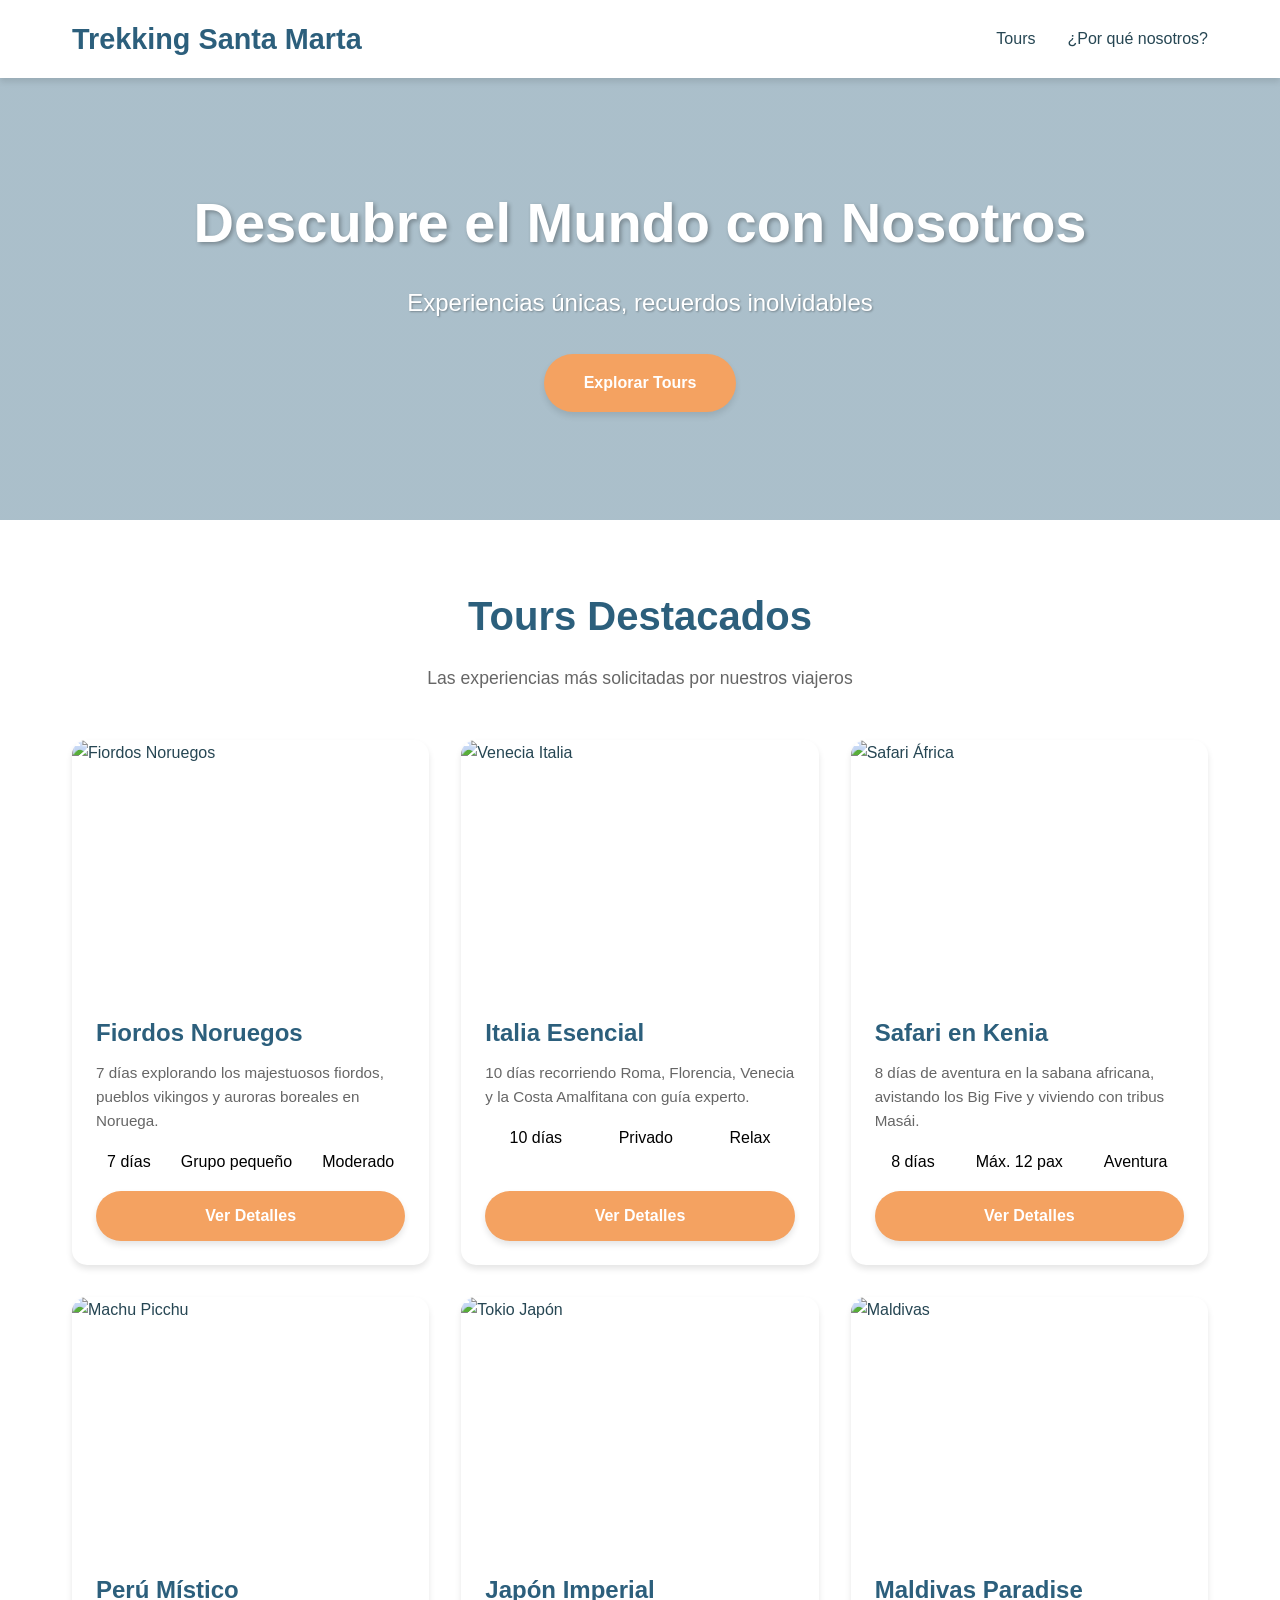
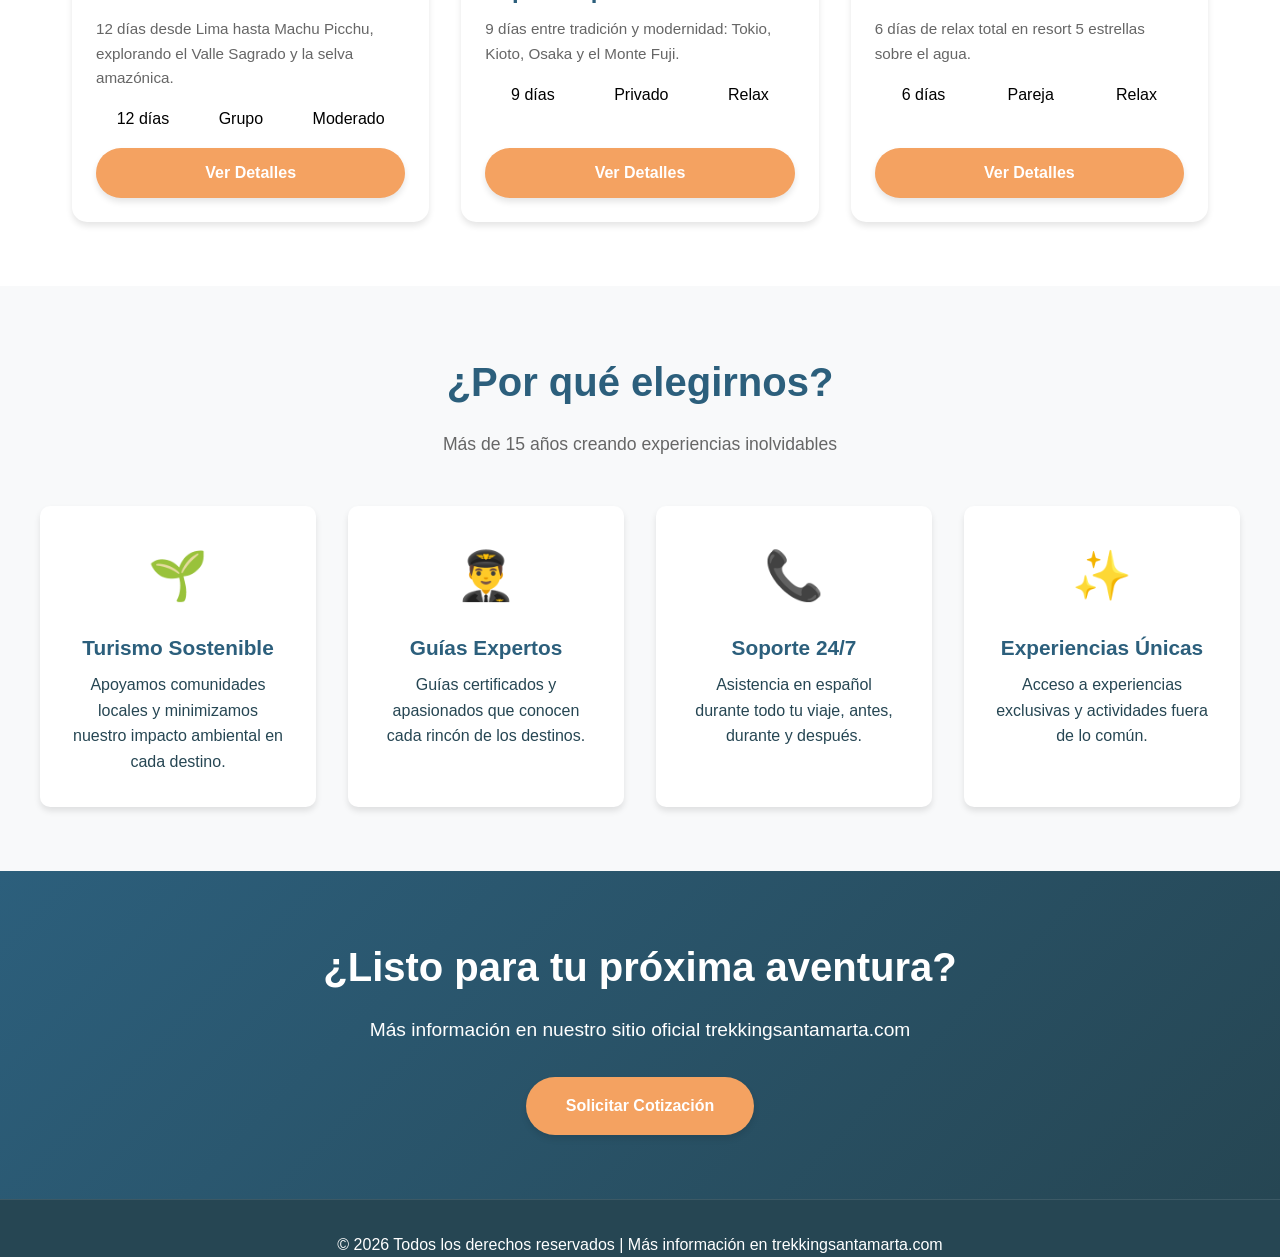
==== index.html @ a131d11c "Index" ====
<!DOCTYPE html>
<html lang="es">
<head>
    <meta charset="UTF-8">
    <meta name="viewport" content="width=device-width, initial-scale=1.0">
    <title>Explora Mundos - Catálogo de Tours 2024</title>
    <style>
        * {
            margin: 0;
            padding: 0;
            box-sizing: border-box;
        }

        :root {
            --primary-color: #2c5f7c;
            --secondary-color: #f4a261;
            --accent-color: #e76f51;
            --text-dark: #264653;
            --text-light: #ffffff;
            --bg-light: #f8f9fa;
            --shadow: 0 4px 6px rgba(0, 0, 0, 0.1);
            --shadow-hover: 0 8px 16px rgba(0, 0, 0, 0.15);
        }

        body {
            font-family: 'Segoe UI', Tahoma, Geneva, Verdana, sans-serif;
            line-height: 1.6;
            color: var(--text-dark);
        }

        /* Header */
        header {
            background: var(--text-light);
            box-shadow: var(--shadow);
            position: fixed;
            width: 100%;
            top: 0;
            z-index: 1000;
        }

        nav {
            max-width: 1200px;
            margin: 0 auto;
            padding: 1rem 2rem;
            display: flex;
            justify-content: space-between;
            align-items: center;
        }

        .logo {
            font-size: 1.8rem;
            font-weight: bold;
            color: var(--primary-color);
            text-decoration: none;
        }

        .nav-links {
            display: flex;
            list-style: none;
            gap: 2rem;
        }

        .nav-links a {
            text-decoration: none;
            color: var(--text-dark);
            font-weight: 500;
            transition: color 0.3s;
        }

        .nav-links a:hover {
            color: var(--primary-color);
        }

        /* Hero Section */
        .hero {
            height: 50vh;
            background: linear-gradient(rgba(44, 95, 124, 0.4), rgba(44, 95, 124, 0.4)),
                        url('https://images.unsplash.com/photo-1488646953014-85cb44e25828?w=1600') center/cover;
            display: flex;
            align-items: center;
            justify-content: center;
            text-align: center;
            color: var(--text-light);
            margin-top: 70px;
        }

        .hero-content h1 {
            font-size: 3.5rem;
            margin-bottom: 1rem;
            text-shadow: 2px 2px 4px rgba(0, 0, 0, 0.3);
        }

        .hero-content p {
            font-size: 1.5rem;
            margin-bottom: 2rem;
            text-shadow: 1px 1px 2px rgba(0, 0, 0, 0.3);
        }

        .btn {
            display: inline-block;
            padding: 1rem 2.5rem;
            background: var(--secondary-color);
            color: var(--text-light);
            text-decoration: none;
            border-radius: 50px;
            font-weight: bold;
            transition: all 0.3s;
            box-shadow: var(--shadow);
        }

        .btn:hover {
            background: var(--accent-color);
            transform: translateY(-2px);
            box-shadow: var(--shadow-hover);
        }

        /* Tours Section */
        .tours-section {
            max-width: 1200px;
            margin: 4rem auto;
            padding: 0 2rem;
        }

        .section-title {
            text-align: center;
            font-size: 2.5rem;
            color: var(--primary-color);
            margin-bottom: 1rem;
        }

        .section-subtitle {
            text-align: center;
            color: #666;
            margin-bottom: 3rem;
            font-size: 1.1rem;
        }

        .tours-grid {
            display: grid;
            grid-template-columns: 1fr;
            gap: 2rem;
            margin-bottom: 3rem;
        }

        .tour-card {
            background: var(--text-light);
            border-radius: 15px;
            overflow: hidden;
            box-shadow: var(--shadow);
            transition: all 0.3s;
            cursor: pointer;
            display: flex;
            flex-direction: column;
        }

        .tour-card:hover {
            transform: translateY(-10px);
            box-shadow: var(--shadow-hover);
        }

        .tour-image {
            width: 100%;
            height: 250px;
            object-fit: cover;
        }

        .tour-content {
            padding: 1.5rem;
            display: flex;
            flex-direction: column;
            flex: 1;
        }

        .tour-title {
            font-size: 1.5rem;
            color: var(--primary-color);
            margin-bottom: 0.5rem;
        }

        .tour-description {
            color: #666;
            font-size: 0.95rem;
            margin-bottom: 1rem;
        }

        .tour-meta {
            display: flex;
            justify-content: space-around;
            align-items: center;
            margin-bottom: 1rem;
            flex-wrap: wrap;
            gap: 0.5rem;
            
        }

        .meta-item {
            display: flex;
            align-items: center;
            gap: 0.3rem;
            font-size: 1rem;
            color: #000000;
            font-weight: 500;
        }

        /* Features Section */
        .features-section {
            background: var(--bg-light);
            padding: 4rem 2rem;
        }

        .features-grid {
            max-width: 1200px;
            margin: 0 auto;
            display: grid;
            grid-template-columns: 1fr;
            gap: 2rem;
            margin-top: 3rem;
        }

        .feature-card {
            text-align: center;
            padding: 2rem;
            background: var(--text-light);
            border-radius: 10px;
            box-shadow: var(--shadow);
        }

        .feature-icon {
            font-size: 3rem;
            margin-bottom: 1rem;
        }

        .feature-title {
            font-size: 1.3rem;
            color: var(--primary-color);
            margin-bottom: 0.5rem;
        }

        /* CTA Section */
        .cta-section {
            background: linear-gradient(135deg, var(--primary-color), var(--text-dark));
            color: var(--text-light);
            text-align: center;
            padding: 4rem 2rem;
        }

        .cta-section h2 {
            font-size: 2.5rem;
            margin-bottom: 1rem;
        }

        .cta-section p {
            font-size: 1.2rem;
            margin-bottom: 2rem;
        }

        /* Footer */
        footer {
            background: var(--text-dark);
            color: var(--text-light);
        }

        .footer-bottom {
            text-align: center;
            padding-top: 2rem;
            border-top: 1px solid rgba(255, 255, 255, 0.1);
        }

        /* Modal */
        .modal-overlay {
            display: none;
            position: fixed;
            inset: 0;
            background: rgba(0, 0, 0, 0.6);
            z-index: 2000;
            justify-content: center;
            align-items: center;
            padding: 2rem;
        }

        .modal-overlay.active {
            display: flex;
        }

        .modal-container {
            background: var(--text-light);
            border-radius: 15px;
            max-width: 800px;
            width: 100%;
            max-height: 85vh;
            overflow-y: auto;
            position: relative;
            animation: modalIn 0.3s ease;
        }

        @keyframes modalIn {
            from { opacity: 0; transform: scale(0.95) translateY(10px); }
            to { opacity: 1; transform: scale(1) translateY(0); }
        }

        .modal-close {
            position: absolute;
            top: 1rem;
            right: 1rem;
            background: none;
            border: none;
            font-size: 1.8rem;
            cursor: pointer;
            color: var(--text-dark);
            z-index: 10;
            width: 36px;
            height: 36px;
            display: flex;
            align-items: center;
            justify-content: center;
            border-radius: 50%;
            transition: background 0.2s;
        }

        .modal-close:hover {
            background: rgba(0, 0, 0, 0.1);
        }

        .modal-info {
            padding: 1.5rem 2rem 2rem;
            border-top: 1px solid #eee;
        }

        .modal-title {
            font-size: 1.8rem;
            color: var(--primary-color);
            margin-bottom: 0.5rem;
        }

        .modal-description {
            color: #666;
            font-size: 1rem;
            line-height: 1.6;
            margin-bottom: 1rem;
        }

        .modal-meta {
            display: flex;
            gap: 1.5rem;
            flex-wrap: wrap;
            margin-bottom: 1.5rem;
        }

        .modal-gallery {
            padding: 1.5rem 2rem 0;
        }

        .modal-gallery-grid {
            display: grid;
            grid-template-columns: repeat(2, 1fr);
            gap: 0.8rem;
        }

        .modal-gallery-grid img {
            width: 100%;
            height: 180px;
            object-fit: cover;
            border-radius: 10px;
            transition: transform 0.3s, box-shadow 0.3s;
        }

        .modal-gallery-grid img:hover {
            transform: scale(1.03);
            box-shadow: var(--shadow-hover);
        }

        button.btn {
            border: none;
            cursor: pointer;
            font-size: inherit;
            font-family: inherit;
        }

        .btn-details {
            margin-top: auto;
        }

        /* Responsive */
        @media (min-width: 600px) {
            .tours-grid {
                grid-template-columns: repeat(2, 1fr);
            }

            .features-grid {
                grid-template-columns: repeat(2, 1fr);
            }
        }

        @media (min-width: 900px) {
            .tours-grid {
                grid-template-columns: repeat(3, 1fr);
            }

            .features-grid {
                grid-template-columns: repeat(4, 1fr);
            }
        }

        @media (max-width: 768px) {
            .hero-content h1 {
                font-size: 2.5rem;
            }

            .hero-content p {
                font-size: 1.2rem;
            }

            .section-title {
                font-size: 2rem;
            }

            .cta-section h2 {
                font-size: 2rem;
            }
        }

        @media (max-width: 480px) {
            .nav-links {
                display: none;
            }

            nav {
                padding: 0.8rem 1rem;
            }

            .logo {
                font-size: 1.4rem;
            }

            .hero {
                height: 40vh;
                margin-top: 56px;
            }

            .hero-content h1 {
                font-size: 1.8rem;
            }

            .hero-content p {
                font-size: 1rem;
                margin-bottom: 1.5rem;
            }

            .btn {
                padding: 0.8rem 2rem;
                font-size: 0.95rem;
            }

            .tours-section,
            .features-section {
                padding: 0 1rem;
            }

            .tours-section {
                margin: 2rem auto;
            }

            .section-title {
                font-size: 1.6rem;
            }

            .section-subtitle {
                font-size: 0.95rem;
                margin-bottom: 2rem;
            }

            .tour-image {
                height: 200px;
            }

            .tour-content {
                padding: 1.2rem;
            }

            .tour-title {
                font-size: 1.3rem;
            }

            .tour-meta {
                flex-direction: column;
                align-items: flex-start;
            }

            .features-section {
                padding: 2.5rem 1rem;
            }

            .feature-card {
                padding: 1.5rem;
            }

            .feature-icon {
                font-size: 2.5rem;
            }

            .feature-title {
                font-size: 1.1rem;
            }

            .cta-section {
                padding: 2.5rem 1rem;
            }

            .cta-section h2 {
                font-size: 1.6rem;
            }

            .cta-section p {
                font-size: 1rem;
            }

            .footer-bottom {
                padding: 1.5rem 1rem;
            }

            .footer-bottom p {
                font-size: 0.85rem;
            }

            .modal-overlay {
                padding: 0;
                align-items: flex-end;
            }

            .modal-container {
                border-radius: 15px 15px 0 0;
                max-height: 92vh;
            }

            .modal-gallery {
                padding: 1rem 1rem 0;
            }

            .modal-gallery-grid img {
                height: 140px;
            }

            .modal-info {
                padding: 1.2rem 1rem 1.5rem;
                text-align: center;
            }

            .modal-title {
                font-size: 1.4rem;
            }

            .modal-description {
                font-size: 0.9rem;
            }

            .modal-meta {
                justify-content: center;
                gap: 1rem;
            }

            .modal-info .btn {
                display: block;
                width: 100%;
            }

            .modal-close {
                width: 32px;
                height: 32px;
                font-size: 1.5rem;
                top: 0.8rem;
                right: 0.8rem;
            }
        }

        @media (hover: none) {
            .tour-card:hover {
                transform: none;
            }

            .modal-gallery-grid img:hover {
                transform: none;
                box-shadow: none;
            }

            .btn:hover {
                transform: none;
            }
        }
    </style>
</head>
<body>
    <!-- Header -->
    <header>
        <nav>
            <a href="#" class="logo">Trekking Santa Marta</a>
            <ul class="nav-links">
                <li><a href="#tours">Tours</a></li>
                <li><a href="#features">¿Por qué nosotros?</a></li>
            </ul>
        </nav>
    </header>

    <!-- Hero Section -->
    <section class="hero">
        <div class="hero-content">
            <h1>Descubre el Mundo con Nosotros</h1>
            <p>Experiencias únicas, recuerdos inolvidables</p>
            <a href="#tours" class="btn">Explorar Tours</a>
        </div>
    </section>

    <!-- Tours Section -->
    <section class="tours-section" id="tours">
        <h2 class="section-title">Tours Destacados</h2>
        <p class="section-subtitle">Las experiencias más solicitadas por nuestros viajeros</p>
        
        <div class="tours-grid">
            <!-- Los tours se generan dinámicamente mediante tours.js -->
        </div>
    </section>

    <!-- Features Section -->
    <section class="features-section" id="features">
        <h2 class="section-title">¿Por qué elegirnos?</h2>
        <p class="section-subtitle">Más de 15 años creando experiencias inolvidables</p>
        
        <div class="features-grid">
            <div class="feature-card">
                <div class="feature-icon">🌱</div>
                <h3 class="feature-title">Turismo Sostenible</h3>
                <p>Apoyamos comunidades locales y minimizamos nuestro impacto ambiental en cada destino.</p>
            </div>

            <div class="feature-card">
                <div class="feature-icon">👨‍✈️</div>
                <h3 class="feature-title">Guías Expertos</h3>
                <p>Guías certificados y apasionados que conocen cada rincón de los destinos.</p>
            </div>

            <div class="feature-card">
                <div class="feature-icon">📞</div>
                <h3 class="feature-title">Soporte 24/7</h3>
                <p>Asistencia en español durante todo tu viaje, antes, durante y después.</p>
            </div>

            <div class="feature-card">
                <div class="feature-icon">✨</div>
                <h3 class="feature-title">Experiencias Únicas</h3>
                <p>Acceso a experiencias exclusivas y actividades fuera de lo común.</p>
            </div>
        </div>
    </section>

    <!-- CTA Section -->
    <section class="cta-section">
        <h2>¿Listo para tu próxima aventura?</h2>
        <p>Más información en nuestro sitio oficial trekkingsantamarta.com</p>
        <a href="https://trekkingsantamarta.com" class="btn">Solicitar Cotización</a>
    </section>

    <!-- Footer -->
    <footer id="contacto">
        <div class="footer-bottom">
            <p>&copy; 2026 Todos los derechos reservados | Más información en trekkingsantamarta.com</p>
        </div>
    </footer>
    <!-- Modal Detalles del Tour -->
    <div class="modal-overlay" id="tourModal">
        <div class="modal-container">
            <button class="modal-close" id="modalClose">&times;</button>
            <div class="modal-gallery">
                <div class="modal-gallery-grid" id="modalGallery"></div>
            </div>
            <div class="modal-info">
                <h2 class="modal-title" id="modalTitle"></h2>
                <p class="modal-description" id="modalDescription"></p>
                <div class="modal-meta" id="modalMeta"></div>
                <a href="#" class="btn">Reservar Ahora</a>
            </div>
        </div>
    </div>

    <script src="tours.js"></script>
</body>
</html>
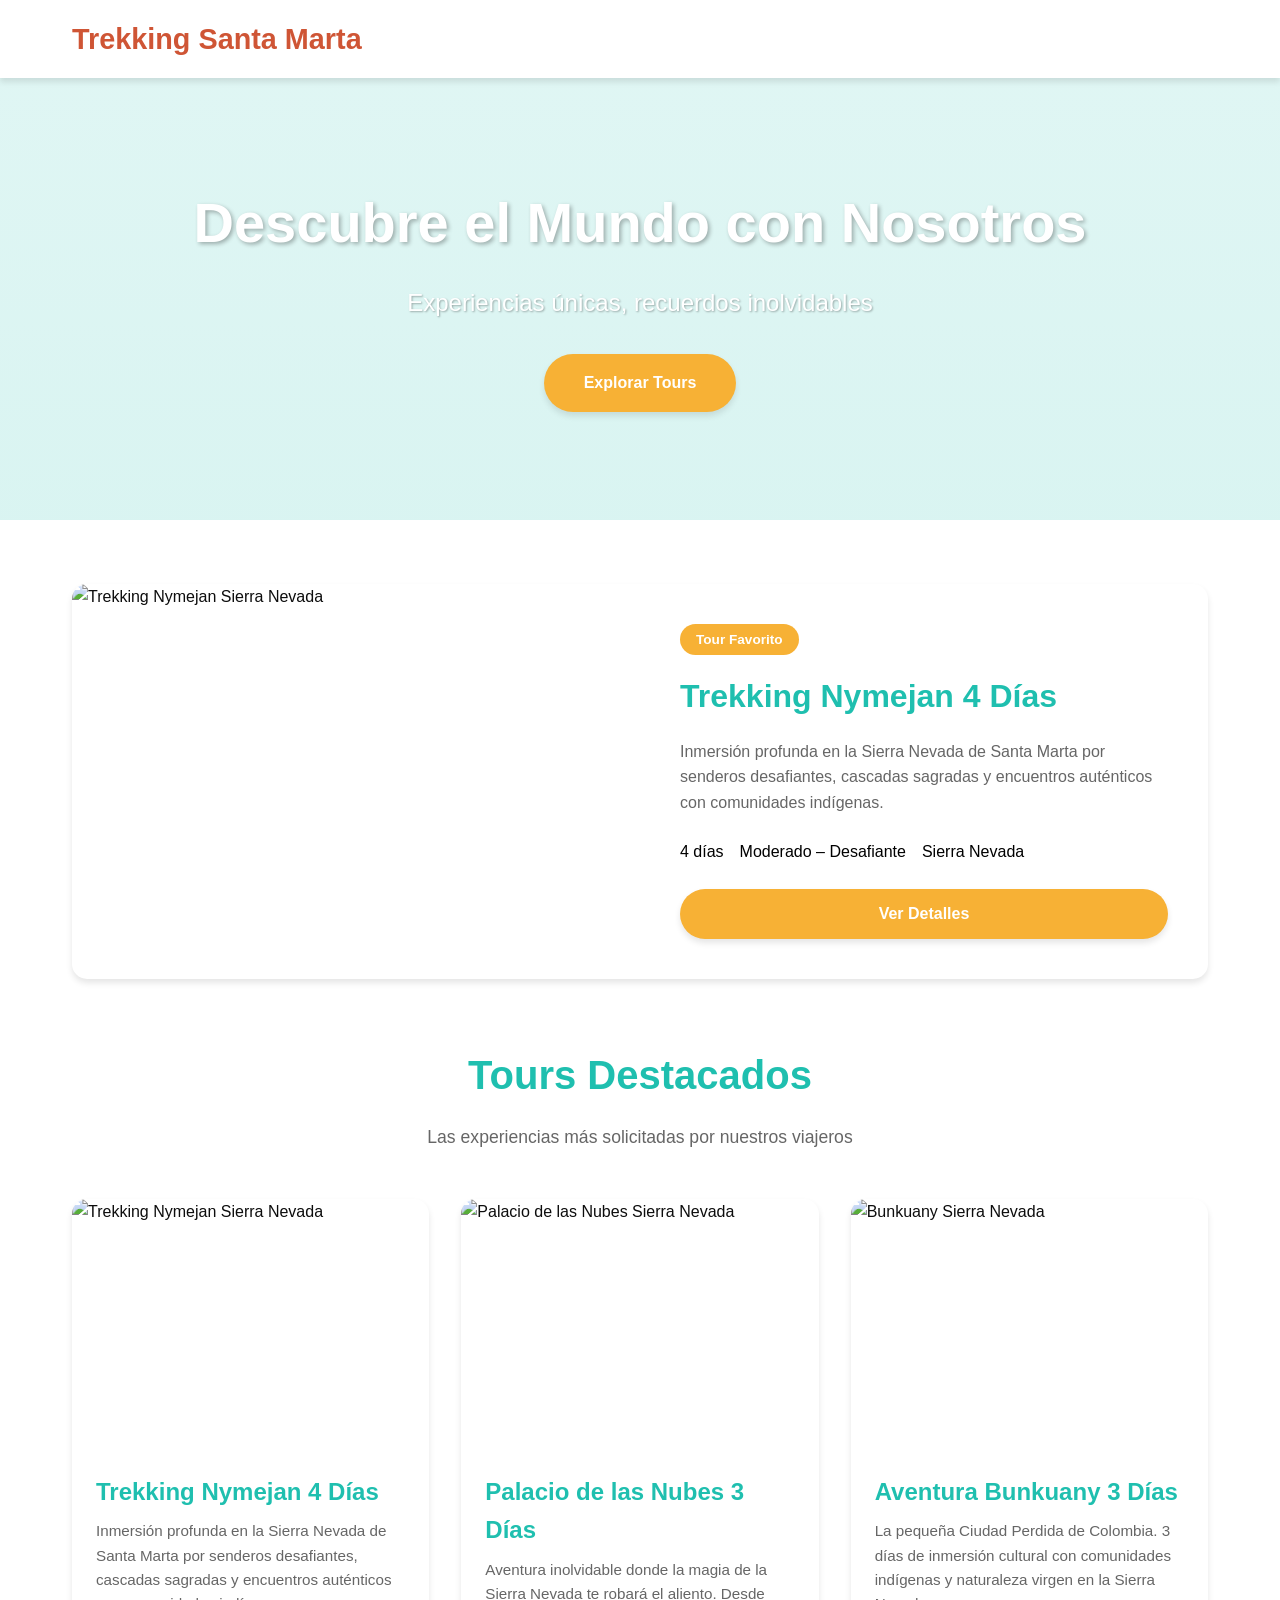
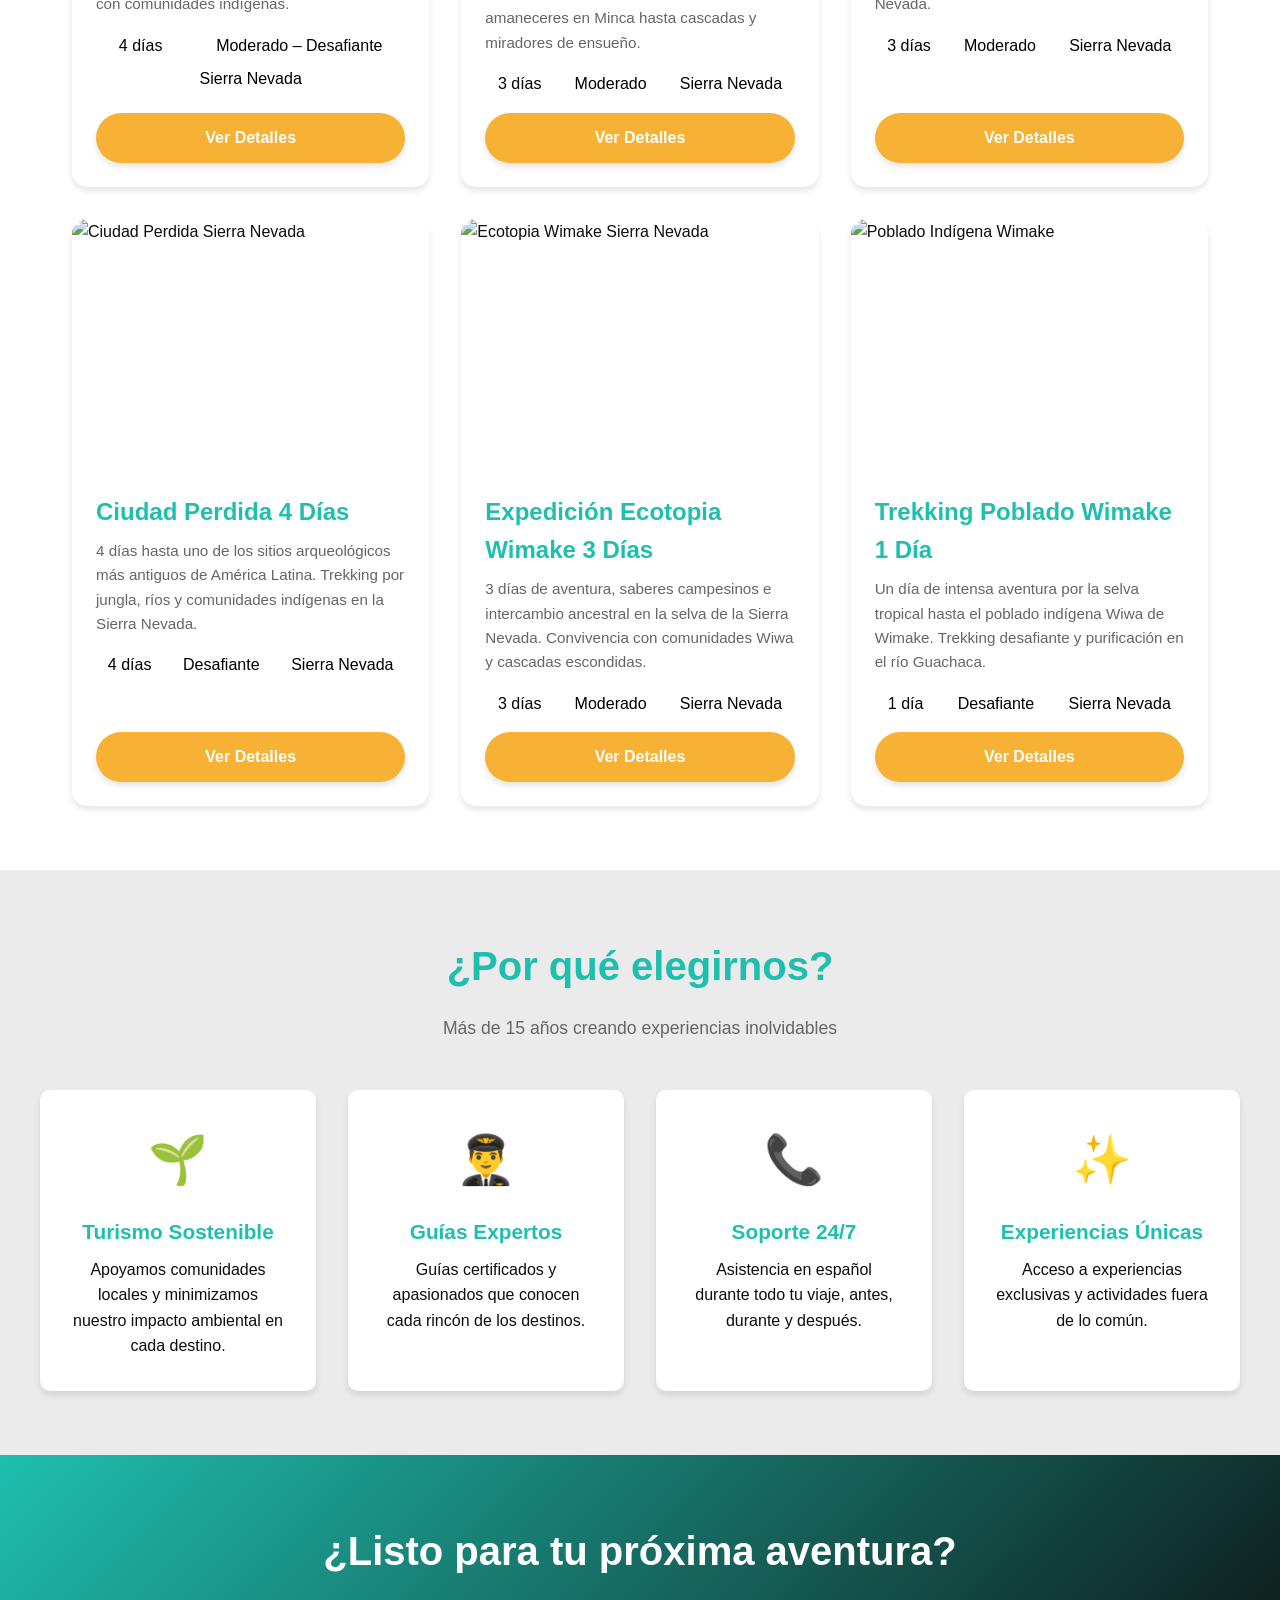
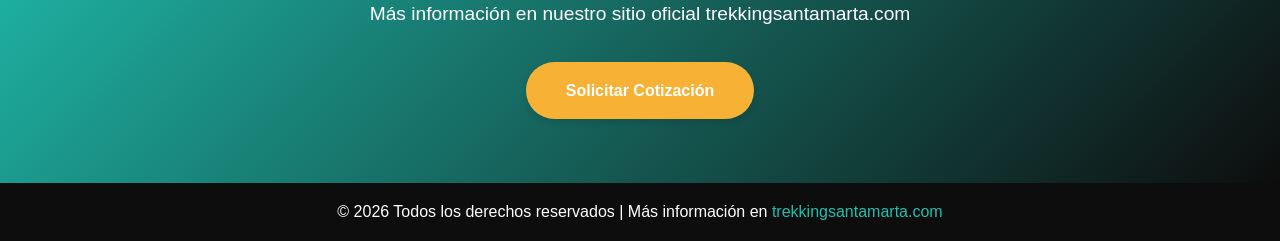
==== commit 8c90cc03: "actualización de información" ====
--- a/index.html
+++ b/index.html
@@ -3,600 +3,16 @@
 <head>
     <meta charset="UTF-8">
     <meta name="viewport" content="width=device-width, initial-scale=1.0">
-    <title>Explora Mundos - Catálogo de Tours 2024</title>
-    <style>
-        * {
-            margin: 0;
-            padding: 0;
-            box-sizing: border-box;
-        }
-
-        :root {
-            --primary-color: #2c5f7c;
-            --secondary-color: #f4a261;
-            --accent-color: #e76f51;
-            --text-dark: #264653;
-            --text-light: #ffffff;
-            --bg-light: #f8f9fa;
-            --shadow: 0 4px 6px rgba(0, 0, 0, 0.1);
-            --shadow-hover: 0 8px 16px rgba(0, 0, 0, 0.15);
-        }
-
-        body {
-            font-family: 'Segoe UI', Tahoma, Geneva, Verdana, sans-serif;
-            line-height: 1.6;
-            color: var(--text-dark);
-        }
-
-        /* Header */
-        header {
-            background: var(--text-light);
-            box-shadow: var(--shadow);
-            position: fixed;
-            width: 100%;
-            top: 0;
-            z-index: 1000;
-        }
-
-        nav {
-            max-width: 1200px;
-            margin: 0 auto;
-            padding: 1rem 2rem;
-            display: flex;
-            justify-content: space-between;
-            align-items: center;
-        }
-
-        .logo {
-            font-size: 1.8rem;
-            font-weight: bold;
-            color: var(--primary-color);
-            text-decoration: none;
-        }
-
-        .nav-links {
-            display: flex;
-            list-style: none;
-            gap: 2rem;
-        }
-
-        .nav-links a {
-            text-decoration: none;
-            color: var(--text-dark);
-            font-weight: 500;
-            transition: color 0.3s;
-        }
-
-        .nav-links a:hover {
-            color: var(--primary-color);
-        }
-
-        /* Hero Section */
-        .hero {
-            height: 50vh;
-            background: linear-gradient(rgba(44, 95, 124, 0.4), rgba(44, 95, 124, 0.4)),
-                        url('https://images.unsplash.com/photo-1488646953014-85cb44e25828?w=1600') center/cover;
-            display: flex;
-            align-items: center;
-            justify-content: center;
-            text-align: center;
-            color: var(--text-light);
-            margin-top: 70px;
-        }
-
-        .hero-content h1 {
-            font-size: 3.5rem;
-            margin-bottom: 1rem;
-            text-shadow: 2px 2px 4px rgba(0, 0, 0, 0.3);
-        }
-
-        .hero-content p {
-            font-size: 1.5rem;
-            margin-bottom: 2rem;
-            text-shadow: 1px 1px 2px rgba(0, 0, 0, 0.3);
-        }
-
-        .btn {
-            display: inline-block;
-            padding: 1rem 2.5rem;
-            background: var(--secondary-color);
-            color: var(--text-light);
-            text-decoration: none;
-            border-radius: 50px;
-            font-weight: bold;
-            transition: all 0.3s;
-            box-shadow: var(--shadow);
-        }
-
-        .btn:hover {
-            background: var(--accent-color);
-            transform: translateY(-2px);
-            box-shadow: var(--shadow-hover);
-        }
-
-        /* Tours Section */
-        .tours-section {
-            max-width: 1200px;
-            margin: 4rem auto;
-            padding: 0 2rem;
-        }
-
-        .section-title {
-            text-align: center;
-            font-size: 2.5rem;
-            color: var(--primary-color);
-            margin-bottom: 1rem;
-        }
-
-        .section-subtitle {
-            text-align: center;
-            color: #666;
-            margin-bottom: 3rem;
-            font-size: 1.1rem;
-        }
-
-        .tours-grid {
-            display: grid;
-            grid-template-columns: 1fr;
-            gap: 2rem;
-            margin-bottom: 3rem;
-        }
-
-        .tour-card {
-            background: var(--text-light);
-            border-radius: 15px;
-            overflow: hidden;
-            box-shadow: var(--shadow);
-            transition: all 0.3s;
-            cursor: pointer;
-            display: flex;
-            flex-direction: column;
-        }
-
-        .tour-card:hover {
-            transform: translateY(-10px);
-            box-shadow: var(--shadow-hover);
-        }
-
-        .tour-image {
-            width: 100%;
-            height: 250px;
-            object-fit: cover;
-        }
-
-        .tour-content {
-            padding: 1.5rem;
-            display: flex;
-            flex-direction: column;
-            flex: 1;
-        }
-
-        .tour-title {
-            font-size: 1.5rem;
-            color: var(--primary-color);
-            margin-bottom: 0.5rem;
-        }
-
-        .tour-description {
-            color: #666;
-            font-size: 0.95rem;
-            margin-bottom: 1rem;
-        }
-
-        .tour-meta {
-            display: flex;
-            justify-content: space-around;
-            align-items: center;
-            margin-bottom: 1rem;
-            flex-wrap: wrap;
-            gap: 0.5rem;
-            
-        }
-
-        .meta-item {
-            display: flex;
-            align-items: center;
-            gap: 0.3rem;
-            font-size: 1rem;
-            color: #000000;
-            font-weight: 500;
-        }
-
-        /* Features Section */
-        .features-section {
-            background: var(--bg-light);
-            padding: 4rem 2rem;
-        }
-
-        .features-grid {
-            max-width: 1200px;
-            margin: 0 auto;
-            display: grid;
-            grid-template-columns: 1fr;
-            gap: 2rem;
-            margin-top: 3rem;
-        }
-
-        .feature-card {
-            text-align: center;
-            padding: 2rem;
-            background: var(--text-light);
-            border-radius: 10px;
-            box-shadow: var(--shadow);
-        }
-
-        .feature-icon {
-            font-size: 3rem;
-            margin-bottom: 1rem;
-        }
-
-        .feature-title {
-            font-size: 1.3rem;
-            color: var(--primary-color);
-            margin-bottom: 0.5rem;
-        }
-
-        /* CTA Section */
-        .cta-section {
-            background: linear-gradient(135deg, var(--primary-color), var(--text-dark));
-            color: var(--text-light);
-            text-align: center;
-            padding: 4rem 2rem;
-        }
-
-        .cta-section h2 {
-            font-size: 2.5rem;
-            margin-bottom: 1rem;
-        }
-
-        .cta-section p {
-            font-size: 1.2rem;
-            margin-bottom: 2rem;
-        }
-
-        /* Footer */
-        footer {
-            background: var(--text-dark);
-            color: var(--text-light);
-        }
-
-        .footer-bottom {
-            text-align: center;
-            padding-top: 2rem;
-            border-top: 1px solid rgba(255, 255, 255, 0.1);
-        }
-
-        /* Modal */
-        .modal-overlay {
-            display: none;
-            position: fixed;
-            inset: 0;
-            background: rgba(0, 0, 0, 0.6);
-            z-index: 2000;
-            justify-content: center;
-            align-items: center;
-            padding: 2rem;
-        }
-
-        .modal-overlay.active {
-            display: flex;
-        }
-
-        .modal-container {
-            background: var(--text-light);
-            border-radius: 15px;
-            max-width: 800px;
-            width: 100%;
-            max-height: 85vh;
-            overflow-y: auto;
-            position: relative;
-            animation: modalIn 0.3s ease;
-        }
-
-        @keyframes modalIn {
-            from { opacity: 0; transform: scale(0.95) translateY(10px); }
-            to { opacity: 1; transform: scale(1) translateY(0); }
-        }
-
-        .modal-close {
-            position: absolute;
-            top: 1rem;
-            right: 1rem;
-            background: none;
-            border: none;
-            font-size: 1.8rem;
-            cursor: pointer;
-            color: var(--text-dark);
-            z-index: 10;
-            width: 36px;
-            height: 36px;
-            display: flex;
-            align-items: center;
-            justify-content: center;
-            border-radius: 50%;
-            transition: background 0.2s;
-        }
-
-        .modal-close:hover {
-            background: rgba(0, 0, 0, 0.1);
-        }
-
-        .modal-info {
-            padding: 1.5rem 2rem 2rem;
-            border-top: 1px solid #eee;
-        }
-
-        .modal-title {
-            font-size: 1.8rem;
-            color: var(--primary-color);
-            margin-bottom: 0.5rem;
-        }
-
-        .modal-description {
-            color: #666;
-            font-size: 1rem;
-            line-height: 1.6;
-            margin-bottom: 1rem;
-        }
-
-        .modal-meta {
-            display: flex;
-            gap: 1.5rem;
-            flex-wrap: wrap;
-            margin-bottom: 1.5rem;
-        }
-
-        .modal-gallery {
-            padding: 1.5rem 2rem 0;
-        }
-
-        .modal-gallery-grid {
-            display: grid;
-            grid-template-columns: repeat(2, 1fr);
-            gap: 0.8rem;
-        }
-
-        .modal-gallery-grid img {
-            width: 100%;
-            height: 180px;
-            object-fit: cover;
-            border-radius: 10px;
-            transition: transform 0.3s, box-shadow 0.3s;
-        }
-
-        .modal-gallery-grid img:hover {
-            transform: scale(1.03);
-            box-shadow: var(--shadow-hover);
-        }
-
-        button.btn {
-            border: none;
-            cursor: pointer;
-            font-size: inherit;
-            font-family: inherit;
-        }
-
-        .btn-details {
-            margin-top: auto;
-        }
-
-        /* Responsive */
-        @media (min-width: 600px) {
-            .tours-grid {
-                grid-template-columns: repeat(2, 1fr);
-            }
-
-            .features-grid {
-                grid-template-columns: repeat(2, 1fr);
-            }
-        }
-
-        @media (min-width: 900px) {
-            .tours-grid {
-                grid-template-columns: repeat(3, 1fr);
-            }
-
-            .features-grid {
-                grid-template-columns: repeat(4, 1fr);
-            }
-        }
-
-        @media (max-width: 768px) {
-            .hero-content h1 {
-                font-size: 2.5rem;
-            }
-
-            .hero-content p {
-                font-size: 1.2rem;
-            }
-
-            .section-title {
-                font-size: 2rem;
-            }
-
-            .cta-section h2 {
-                font-size: 2rem;
-            }
-        }
-
-        @media (max-width: 480px) {
-            .nav-links {
-                display: none;
-            }
-
-            nav {
-                padding: 0.8rem 1rem;
-            }
-
-            .logo {
-                font-size: 1.4rem;
-            }
-
-            .hero {
-                height: 40vh;
-                margin-top: 56px;
-            }
-
-            .hero-content h1 {
-                font-size: 1.8rem;
-            }
-
-            .hero-content p {
-                font-size: 1rem;
-                margin-bottom: 1.5rem;
-            }
-
-            .btn {
-                padding: 0.8rem 2rem;
-                font-size: 0.95rem;
-            }
-
-            .tours-section,
-            .features-section {
-                padding: 0 1rem;
-            }
-
-            .tours-section {
-                margin: 2rem auto;
-            }
-
-            .section-title {
-                font-size: 1.6rem;
-            }
-
-            .section-subtitle {
-                font-size: 0.95rem;
-                margin-bottom: 2rem;
-            }
-
-            .tour-image {
-                height: 200px;
-            }
-
-            .tour-content {
-                padding: 1.2rem;
-            }
-
-            .tour-title {
-                font-size: 1.3rem;
-            }
-
-            .tour-meta {
-                flex-direction: column;
-                align-items: flex-start;
-            }
-
-            .features-section {
-                padding: 2.5rem 1rem;
-            }
-
-            .feature-card {
-                padding: 1.5rem;
-            }
-
-            .feature-icon {
-                font-size: 2.5rem;
-            }
-
-            .feature-title {
-                font-size: 1.1rem;
-            }
-
-            .cta-section {
-                padding: 2.5rem 1rem;
-            }
-
-            .cta-section h2 {
-                font-size: 1.6rem;
-            }
-
-            .cta-section p {
-                font-size: 1rem;
-            }
-
-            .footer-bottom {
-                padding: 1.5rem 1rem;
-            }
-
-            .footer-bottom p {
-                font-size: 0.85rem;
-            }
-
-            .modal-overlay {
-                padding: 0;
-                align-items: flex-end;
-            }
-
-            .modal-container {
-                border-radius: 15px 15px 0 0;
-                max-height: 92vh;
-            }
-
-            .modal-gallery {
-                padding: 1rem 1rem 0;
-            }
-
-            .modal-gallery-grid img {
-                height: 140px;
-            }
-
-            .modal-info {
-                padding: 1.2rem 1rem 1.5rem;
-                text-align: center;
-            }
-
-            .modal-title {
-                font-size: 1.4rem;
-            }
-
-            .modal-description {
-                font-size: 0.9rem;
-            }
-
-            .modal-meta {
-                justify-content: center;
-                gap: 1rem;
-            }
-
-            .modal-info .btn {
-                display: block;
-                width: 100%;
-            }
-
-            .modal-close {
-                width: 32px;
-                height: 32px;
-                font-size: 1.5rem;
-                top: 0.8rem;
-                right: 0.8rem;
-            }
-        }
-
-        @media (hover: none) {
-            .tour-card:hover {
-                transform: none;
-            }
-
-            .modal-gallery-grid img:hover {
-                transform: none;
-                box-shadow: none;
-            }
-
-            .btn:hover {
-                transform: none;
-            }
-        }
-    </style>
+    <title>Explora Mundos - Catálogo de Tours</title>
+    <link rel="stylesheet" href="styles.css">
+    <link rel="icon" type="image/png" href="https://trekkingsantamarta.com/wp-content/uploads/2025/03/Trekking-Santa-Marta-Logo-1-2048x2040.png">
+    
 </head>
 <body>
     <!-- Header -->
     <header>
         <nav>
             <a href="#" class="logo">Trekking Santa Marta</a>
-            <ul class="nav-links">
-                <li><a href="#tours">Tours</a></li>
-                <li><a href="#features">¿Por qué nosotros?</a></li>
-            </ul>
         </nav>
     </header>
 
@@ -609,13 +25,18 @@
         </div>
     </section>
 
+    <!-- Tour Favorito -->
+    <section class="featured-section" id="featured">
+        <div class="featured-card" id="featuredCard"></div>
+    </section>
+
     <!-- Tours Section -->
     <section class="tours-section" id="tours">
         <h2 class="section-title">Tours Destacados</h2>
         <p class="section-subtitle">Las experiencias más solicitadas por nuestros viajeros</p>
         
         <div class="tours-grid">
-            <!-- Los tours se generan dinámicamente mediante tours.js -->
+            <!-- Los tours se generan con .js -->
         </div>
     </section>
 
@@ -661,7 +82,7 @@
     <!-- Footer -->
     <footer id="contacto">
         <div class="footer-bottom">
-            <p>&copy; 2026 Todos los derechos reservados | Más información en trekkingsantamarta.com</p>
+            <p>&copy; 2026 Todos los derechos reservados | Más información en <a href="https://trekkingsantamarta.com" target="_blank">trekkingsantamarta.com</a></p>
         </div>
     </footer>
     <!-- Modal Detalles del Tour -->
--- a/styles.css
+++ b/styles.css
@@ -0,0 +1,662 @@
+* {
+  margin: 0;
+  padding: 0;
+  box-sizing: border-box;
+}
+
+:root {
+  --primary-color: #1FBFAF;
+  --secondary-color: #F7B135;
+  --accent-color: #CF5535;
+  --text-dark: #0D0D0D;
+  --text-light: #ffffff;
+  --bg-light: #EBEBEB;
+  --shadow: 0 4px 6px rgba(0, 0, 0, 0.1);
+  --shadow-hover: 0 8px 16px rgba(0, 0, 0, 0.15);
+}
+
+body {
+  font-family: "Segoe UI", Tahoma, Geneva, Verdana, sans-serif;
+  line-height: 1.6;
+  color: var(--text-dark);
+}
+
+/* Header */
+header {
+  background: var(--text-light);
+  box-shadow: var(--shadow);
+  position: fixed;
+  width: 100%;
+  top: 0;
+  z-index: 1000;
+}
+
+nav {
+  max-width: 1200px;
+  margin: 0 auto;
+  padding: 1rem 2rem;
+  display: flex;
+  justify-content: space-between;
+  align-items: center;
+}
+
+.logo {
+  font-size: 1.8rem;
+  font-weight: bold;
+  color: var(--accent-color);
+  text-decoration: none;
+}
+
+/* Featured Tour */
+.featured-section {
+  max-width: 1200px;
+  margin: 4rem auto 2rem;
+  padding: 0 2rem;
+}
+
+.featured-card {
+  display: grid;
+  grid-template-columns: 1fr 1fr;
+  background: var(--text-light);
+  border-radius: 15px;
+  overflow: hidden;
+  box-shadow: var(--shadow);
+  min-height: 350px;
+}
+
+.featured-card img {
+  width: 100%;
+  height: 100%;
+  object-fit: cover;
+}
+
+.featured-content {
+  padding: 2.5rem;
+  display: flex;
+  flex-direction: column;
+  justify-content: center;
+}
+
+.featured-badge {
+  display: inline-block;
+  background: var(--secondary-color);
+  color: var(--text-light);
+  padding: 0.3rem 1rem;
+  border-radius: 50px;
+  font-size: 0.85rem;
+  font-weight: bold;
+  margin-bottom: 1rem;
+  width: fit-content;
+}
+
+.featured-content h2 {
+  font-size: 2rem;
+  color: var(--primary-color);
+  margin-bottom: 1rem;
+}
+
+.featured-content p {
+  color: #666;
+  font-size: 1rem;
+  line-height: 1.6;
+  margin-bottom: 1.5rem;
+}
+
+.featured-meta {
+  display: flex;
+  gap: 1rem;
+  flex-wrap: wrap;
+  margin-bottom: 1.5rem;
+}
+
+@media (max-width: 768px) {
+  .featured-card {
+    grid-template-columns: 1fr;
+  }
+
+  .featured-card img {
+    height: 250px;
+  }
+}
+
+/* Hero Section */
+.hero {
+  height: 50vh;
+  background:
+    linear-gradient(rgba(31, 191, 175, 0.14), rgba(31, 191, 175, 0.167)),
+    url("https://trekkingsantamarta.com/wp-content/uploads/2026/06/Palacio-de-las-nubes-scaled.webp")
+      center/cover;
+  display: flex;
+  align-items: center;
+  justify-content: center;
+  text-align: center;
+  color: var(--text-light);
+  margin-top: 70px;
+}
+
+.hero-content h1 {
+  font-size: 3.5rem;
+  margin-bottom: 1rem;
+  text-shadow: 2px 2px 4px rgba(0, 0, 0, 0.3);
+}
+
+.hero-content p {
+  font-size: 1.5rem;
+  margin-bottom: 2rem;
+  text-shadow: 1px 1px 2px rgba(0, 0, 0, 0.3);
+}
+
+.btn {
+  display: inline-block;
+  padding: 1rem 2.5rem;
+  background: var(--secondary-color);
+  color: var(--text-light);
+  text-decoration: none;
+  border-radius: 50px;
+  font-weight: bold;
+  transition: all 0.3s;
+  box-shadow: var(--shadow);
+  text-align: center;
+}
+
+.btn:hover {
+  background: var(--accent-color);
+  transform: translateY(-2px);
+  box-shadow: var(--shadow-hover);
+}
+
+/* Tours Section */
+.tours-section {
+  max-width: 1200px;
+  margin: 4rem auto;
+  padding: 0 2rem;
+}
+
+.section-title {
+  text-align: center;
+  font-size: 2.5rem;
+  color: var(--primary-color);
+  margin-bottom: 1rem;
+}
+
+.section-subtitle {
+  text-align: center;
+  color: #666;
+  margin-bottom: 3rem;
+  font-size: 1.1rem;
+}
+
+.tours-grid {
+  display: grid;
+  grid-template-columns: 1fr;
+  gap: 2rem;
+  margin-bottom: 3rem;
+}
+
+.tour-card {
+  background: var(--text-light);
+  border-radius: 15px;
+  overflow: hidden;
+  box-shadow: var(--shadow);
+  transition: all 0.3s;
+  cursor: pointer;
+  display: flex;
+  flex-direction: column;
+}
+
+.tour-card:hover {
+  transform: translateY(-10px);
+  box-shadow: var(--shadow-hover);
+}
+
+.tour-image {
+  width: 100%;
+  height: 250px;
+  object-fit: cover;
+}
+
+.tour-content {
+  padding: 1.5rem;
+  display: flex;
+  flex-direction: column;
+  flex: 1;
+}
+
+.tour-title {
+  font-size: 1.5rem;
+  color: var(--primary-color);
+  margin-bottom: 0.5rem;
+}
+
+.tour-description {
+  color: #666;
+  font-size: 0.95rem;
+  margin-bottom: 1rem;
+}
+
+.tour-meta {
+  display: flex;
+  justify-content: space-around;
+  align-items: center;
+  margin-bottom: 1rem;
+  flex-wrap: wrap;
+  gap: 0.5rem;
+}
+
+.meta-item {
+  display: flex;
+  align-items: center;
+  gap: 0.3rem;
+  font-size: 1rem;
+  color: #000000;
+  font-weight: 500;
+}
+
+/* Features Section */
+.features-section {
+  background: var(--bg-light);
+  padding: 4rem 2rem;
+}
+
+.features-grid {
+  max-width: 1200px;
+  margin: 0 auto;
+  display: grid;
+  grid-template-columns: 1fr;
+  gap: 2rem;
+  margin-top: 3rem;
+}
+
+.feature-card {
+  text-align: center;
+  padding: 2rem;
+  background: var(--text-light);
+  border-radius: 10px;
+  box-shadow: var(--shadow);
+}
+
+.feature-icon {
+  font-size: 3rem;
+  margin-bottom: 1rem;
+}
+
+.feature-title {
+  font-size: 1.3rem;
+  color: var(--primary-color);
+  margin-bottom: 0.5rem;
+}
+
+/* CTA Section */
+.cta-section {
+  background: linear-gradient(135deg, var(--primary-color), var(--text-dark));
+  color: var(--text-light);
+  text-align: center;
+  padding: 4rem 2rem;
+}
+
+.cta-section h2 {
+  font-size: 2.5rem;
+  margin-bottom: 1rem;
+}
+
+.cta-section p {
+  font-size: 1.2rem;
+  margin-bottom: 2rem;
+}
+
+/* Footer */
+footer {
+  background: var(--text-dark);
+  color: var(--text-light);
+}
+
+.footer-bottom {
+  text-align: center;
+  padding: 1rem;
+
+}
+
+.footer-bottom p a{
+  color: var(--primary-color);
+  text-decoration: none;
+
+}
+
+/* Modal */
+.modal-overlay {
+  display: none;
+  position: fixed;
+  inset: 0;
+  background: rgba(0, 0, 0, 0.6);
+  z-index: 2000;
+  justify-content: center;
+  align-items: center;
+  padding: 2rem;
+  ::-webkit-scrollbar {
+  width: 0px;
+}
+}
+
+.modal-overlay.active {
+  display: flex;
+}
+
+.modal-container {
+  background: var(--text-light);
+  border-radius: 15px;
+  max-width: 900px;
+  width: 100%;
+  max-height: 85vh;
+  overflow-y: auto;
+  position: relative;
+  animation: modalIn 0.3s ease;
+}
+
+@keyframes modalIn {
+  from {
+    opacity: 0;
+    transform: scale(0.95) translateY(10px);
+  }
+  to {
+    opacity: 1;
+    transform: scale(1) translateY(0);
+  }
+}
+
+.modal-close {
+  position: absolute;
+  top: 1rem;
+  right: 0.4rem;
+  background-color: rgba(0, 0, 0, 0.05);
+  border: none;
+  font-size: 1.8rem;
+  cursor: pointer;
+  color: var(--text-dark);
+  z-index: 10;
+  width: 38px;
+  height: 38px;
+  display: flex;
+  align-items: center;
+  justify-content: center;
+  border-radius: 50%;
+  transition: background 0.2s;
+}
+
+.modal-close:hover {
+  background: rgba(0, 0, 0, 0.1);
+}
+
+.modal-info {
+  padding: 1.5rem 2rem 2rem;
+  border-top: 1px solid #eee;
+  
+}
+
+.modal-title {
+  font-size: 1.8rem;
+  color: var(--primary-color);
+  margin-bottom: 0.5rem;
+}
+
+.modal-description {
+  color: #666;
+  font-size: 1rem;
+  line-height: 1.6;
+  margin-bottom: 1rem;
+}
+
+.modal-meta {
+  display: flex;
+  gap: 1.5rem;
+  flex-wrap: wrap;
+  margin-bottom: 1.5rem;
+}
+
+.modal-gallery {
+  padding: 1.5rem 2rem 0;
+}
+
+.modal-gallery-grid {
+  display: grid;
+  grid-template-columns: repeat(2, 1fr);
+  gap: 0.8rem;
+}
+
+.modal-gallery-grid img {
+  width: 100%;
+  height: 180px;
+  object-fit: cover;
+  border-radius: 10px;
+  transition:
+    transform 0.3s,
+    box-shadow 0.3s;
+}
+
+.modal-gallery-grid img:hover {
+  transform: scale(1.03);
+  box-shadow: var(--shadow-hover);
+}
+
+button.btn {
+  border: none;
+  cursor: pointer;
+  font-size: inherit;
+  font-family: inherit;
+}
+
+.btn-details {
+  margin-top: auto;
+}
+
+
+@supports not selector(::-webkit-scrollbar) {
+  body {
+      scrollbar-color: var(--sb-thumb-color)
+                     var(--sb-track-color);
+  }
+}
+
+/* Responsive */
+@media (min-width: 600px) {
+  .tours-grid {
+    grid-template-columns: repeat(2, 1fr);
+  }
+
+  .features-grid {
+    grid-template-columns: repeat(2, 1fr);
+  }
+}
+
+@media (min-width: 900px) {
+  .tours-grid {
+    grid-template-columns: repeat(3, 1fr);
+  }
+
+  .features-grid {
+    grid-template-columns: repeat(4, 1fr);
+  }
+}
+
+@media (max-width: 768px) {
+  .hero-content h1 {
+    font-size: 2.5rem;
+  }
+
+  .hero-content p {
+    font-size: 1.2rem;
+  }
+
+  .section-title {
+    font-size: 2rem;
+  }
+
+  .cta-section h2 {
+    font-size: 2rem;
+  }
+}
+
+@media (max-width: 480px) {
+  nav {
+    padding: 0.8rem 1rem;
+    justify-content:center;
+    
+  }
+
+  .logo {
+    font-size: 1.4rem;
+  }
+
+  .hero {
+    height: 40vh;
+    margin-top: 56px;
+  }
+
+  .hero-content h1 {
+    font-size: 1.8rem;
+  }
+
+  .hero-content p {
+    font-size: 1rem;
+    margin-bottom: 1.5rem;
+  }
+
+  .btn {
+    padding: 0.8rem 2rem;
+    font-size: 0.95rem;
+  }
+
+  .tours-section,
+  .features-section {
+    padding: 0 1rem;
+  }
+
+  .tours-section {
+    margin: 2rem auto;
+  }
+
+  .section-title {
+    font-size: 1.6rem;
+  }
+
+  .section-subtitle {
+    font-size: 0.95rem;
+    margin-bottom: 2rem;
+  }
+
+  .tour-image {
+    height: 200px;
+  }
+
+  .tour-content {
+    padding: 1.2rem;
+  }
+
+  .tour-title {
+    font-size: 1.3rem;
+  }
+
+  .tour-meta {
+    
+    align-items: flex-start;
+  }
+
+  .features-section {
+    padding: 2.5rem 1rem;
+  }
+
+  .feature-card {
+    padding: 1.5rem;
+  }
+
+  .feature-icon {
+    font-size: 2.5rem;
+  }
+
+  .feature-title {
+    font-size: 1.1rem;
+  }
+
+  .cta-section {
+    padding: 2.5rem 1rem;
+  }
+
+  .cta-section h2 {
+    font-size: 1.6rem;
+  }
+
+  .cta-section p {
+    font-size: 1rem;
+  }
+
+  .footer-bottom {
+    padding: 1.5rem 1rem;
+  }
+
+  .footer-bottom p {
+    font-size: 0.85rem;
+  }
+
+  .modal-overlay {
+    padding: 0;
+    align-items: flex-end;
+  }
+
+  .modal-container {
+    border-radius: 15px 15px 0 0;
+    max-height: 92vh;
+  }
+
+  .modal-gallery {
+    padding: 1rem 1rem 0;
+  }
+
+  .modal-gallery-grid img {
+    height: 140px;
+  }
+
+  .modal-info {
+    padding: 1.2rem 1rem 1.5rem;
+    
+  }
+
+  .modal-title {
+    font-size: 1.4rem;
+  }
+
+  .modal-description {
+    font-size: 0.9rem;
+  }
+
+  .modal-meta {
+    justify-content: center;
+    gap: 1rem;
+  }
+
+  .modal-info .btn {
+    display: block;
+    width: 100%;
+  }
+
+  .modal-close {
+    width: 32px;
+    height: 32px;
+    font-size: 1.5rem;
+    top: 0.8rem;
+    right: 0.8rem;
+  }
+}
+
+@media (hover: none) {
+  .tour-card:hover {
+    transform: none;
+  }
+
+  .modal-gallery-grid img:hover {
+    transform: none;
+    box-shadow: none;
+  }
+
+  .btn:hover {
+    transform: none;
+  }
+}
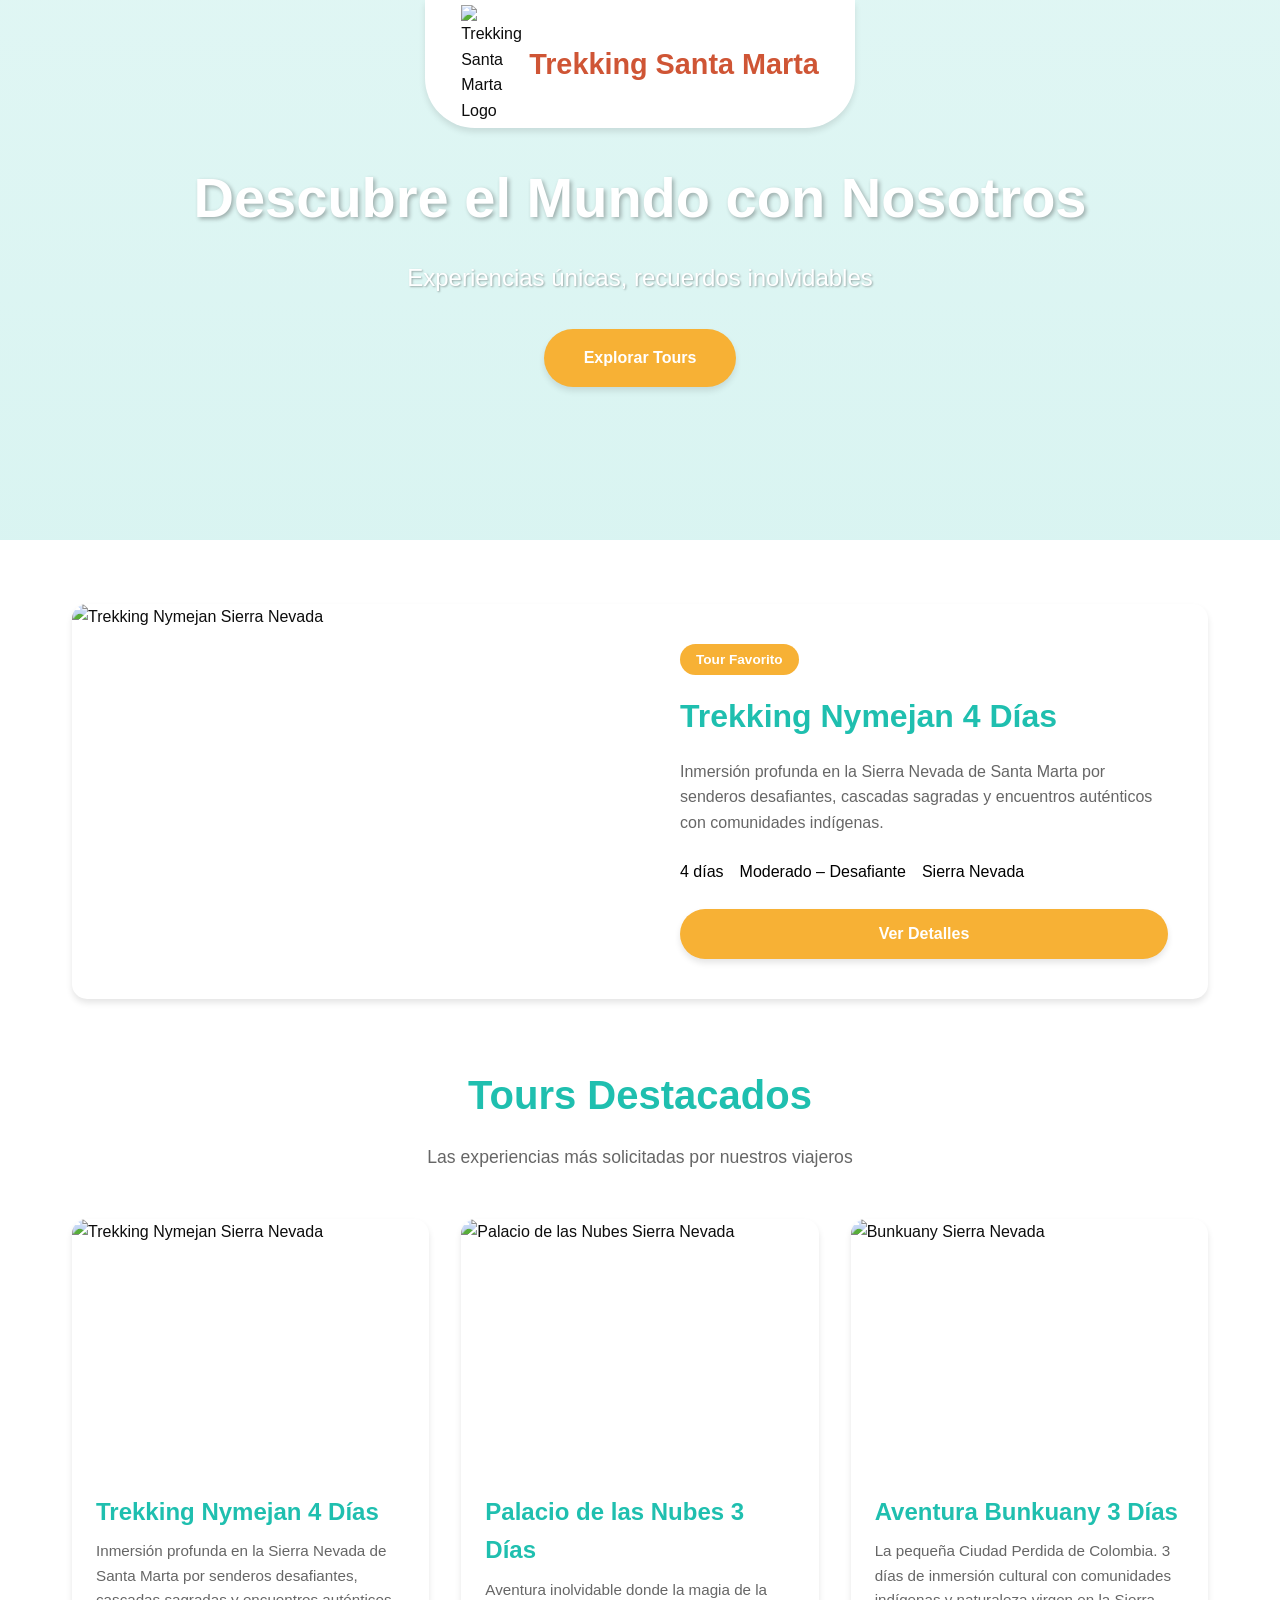
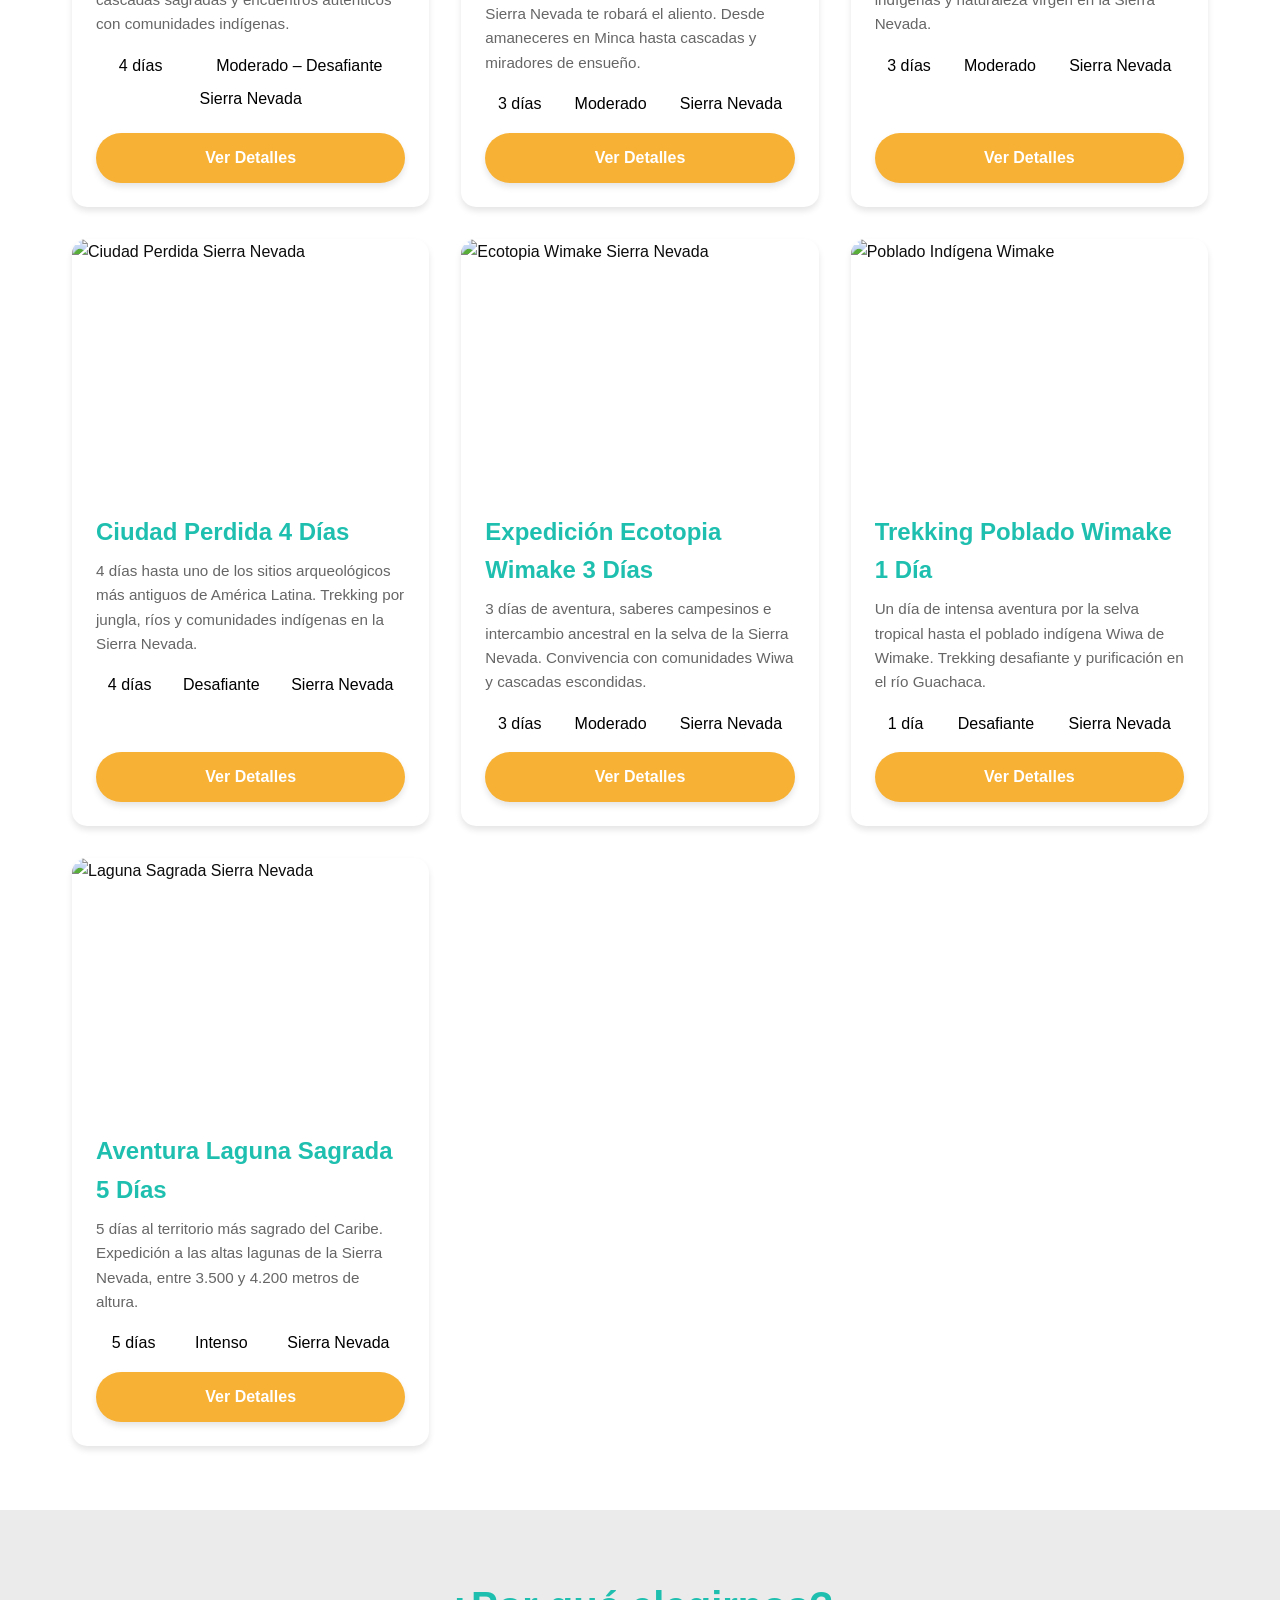
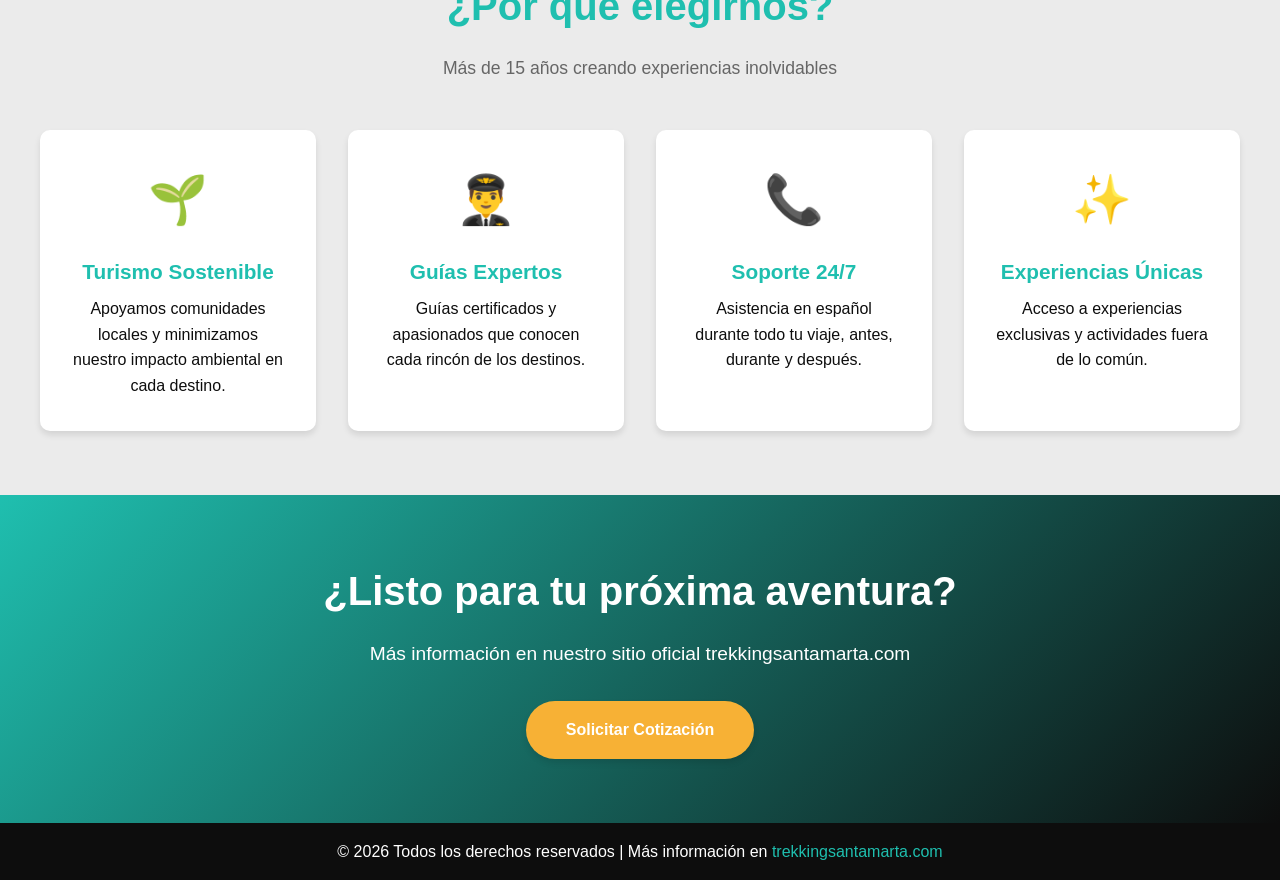
==== commit 9a4cd454: "Actualización de itinerarios" ====
--- a/index.html
+++ b/index.html
@@ -12,6 +12,7 @@
     <!-- Header -->
     <header>
         <nav>
+            <img src="https://trekkingsantamarta.com/wp-content/uploads/2025/03/Trekking-Santa-Marta-Logo-1-2048x2040.png" alt="Trekking Santa Marta Logo" class="logo-img">
             <a href="#" class="logo">Trekking Santa Marta</a>
         </nav>
     </header>
@@ -76,7 +77,7 @@
     <section class="cta-section">
         <h2>¿Listo para tu próxima aventura?</h2>
         <p>Más información en nuestro sitio oficial trekkingsantamarta.com</p>
-        <a href="https://trekkingsantamarta.com" class="btn">Solicitar Cotización</a>
+        <a href="https://api.whatsapp.com/send/?phone=573104132101" class="btn">Solicitar Cotización</a>
     </section>
 
     <!-- Footer -->
@@ -96,7 +97,7 @@
                 <h2 class="modal-title" id="modalTitle"></h2>
                 <p class="modal-description" id="modalDescription"></p>
                 <div class="modal-meta" id="modalMeta"></div>
-                <a href="#" class="btn">Reservar Ahora</a>
+                <a href="https://api.whatsapp.com/send/?phone=573104132101" class="btn">Reservar Ahora</a>
             </div>
         </div>
     </div>
--- a/styles.css
+++ b/styles.css
@@ -23,8 +23,7 @@
 
 /* Header */
 header {
-  background: var(--text-light);
-  box-shadow: var(--shadow);
+  
   position: fixed;
   width: 100%;
   top: 0;
@@ -32,12 +31,21 @@
 }
 
 nav {
-  max-width: 1200px;
+  background: var(--text-light);
+  box-shadow: var(--shadow);
+  border-radius: 0 0 50px 50px;
+  max-width: 430px;
   margin: 0 auto;
-  padding: 1rem 2rem;
-  display: flex;
-  justify-content: space-between;
+  padding: 5px;
+  display: flex;
+  justify-content: center;
   align-items: center;
+}
+
+nav img.logo-img {
+  width: 60px;
+  margin-right: 0.5rem;
+  
 }
 
 .logo {
@@ -121,7 +129,7 @@
 
 /* Hero Section */
 .hero {
-  height: 50vh;
+  height: 60vh;
   background:
     linear-gradient(rgba(31, 191, 175, 0.14), rgba(31, 191, 175, 0.167)),
     url("https://trekkingsantamarta.com/wp-content/uploads/2026/06/Palacio-de-las-nubes-scaled.webp")
@@ -131,7 +139,7 @@
   justify-content: center;
   text-align: center;
   color: var(--text-light);
-  margin-top: 70px;
+  
 }
 
 .hero-content h1 {
@@ -405,6 +413,10 @@
   margin-bottom: 1rem;
 }
 
+.modal-description p strong{
+  color: var(--secondary-color);
+}
+
 .modal-meta {
   display: flex;
   gap: 1.5rem;
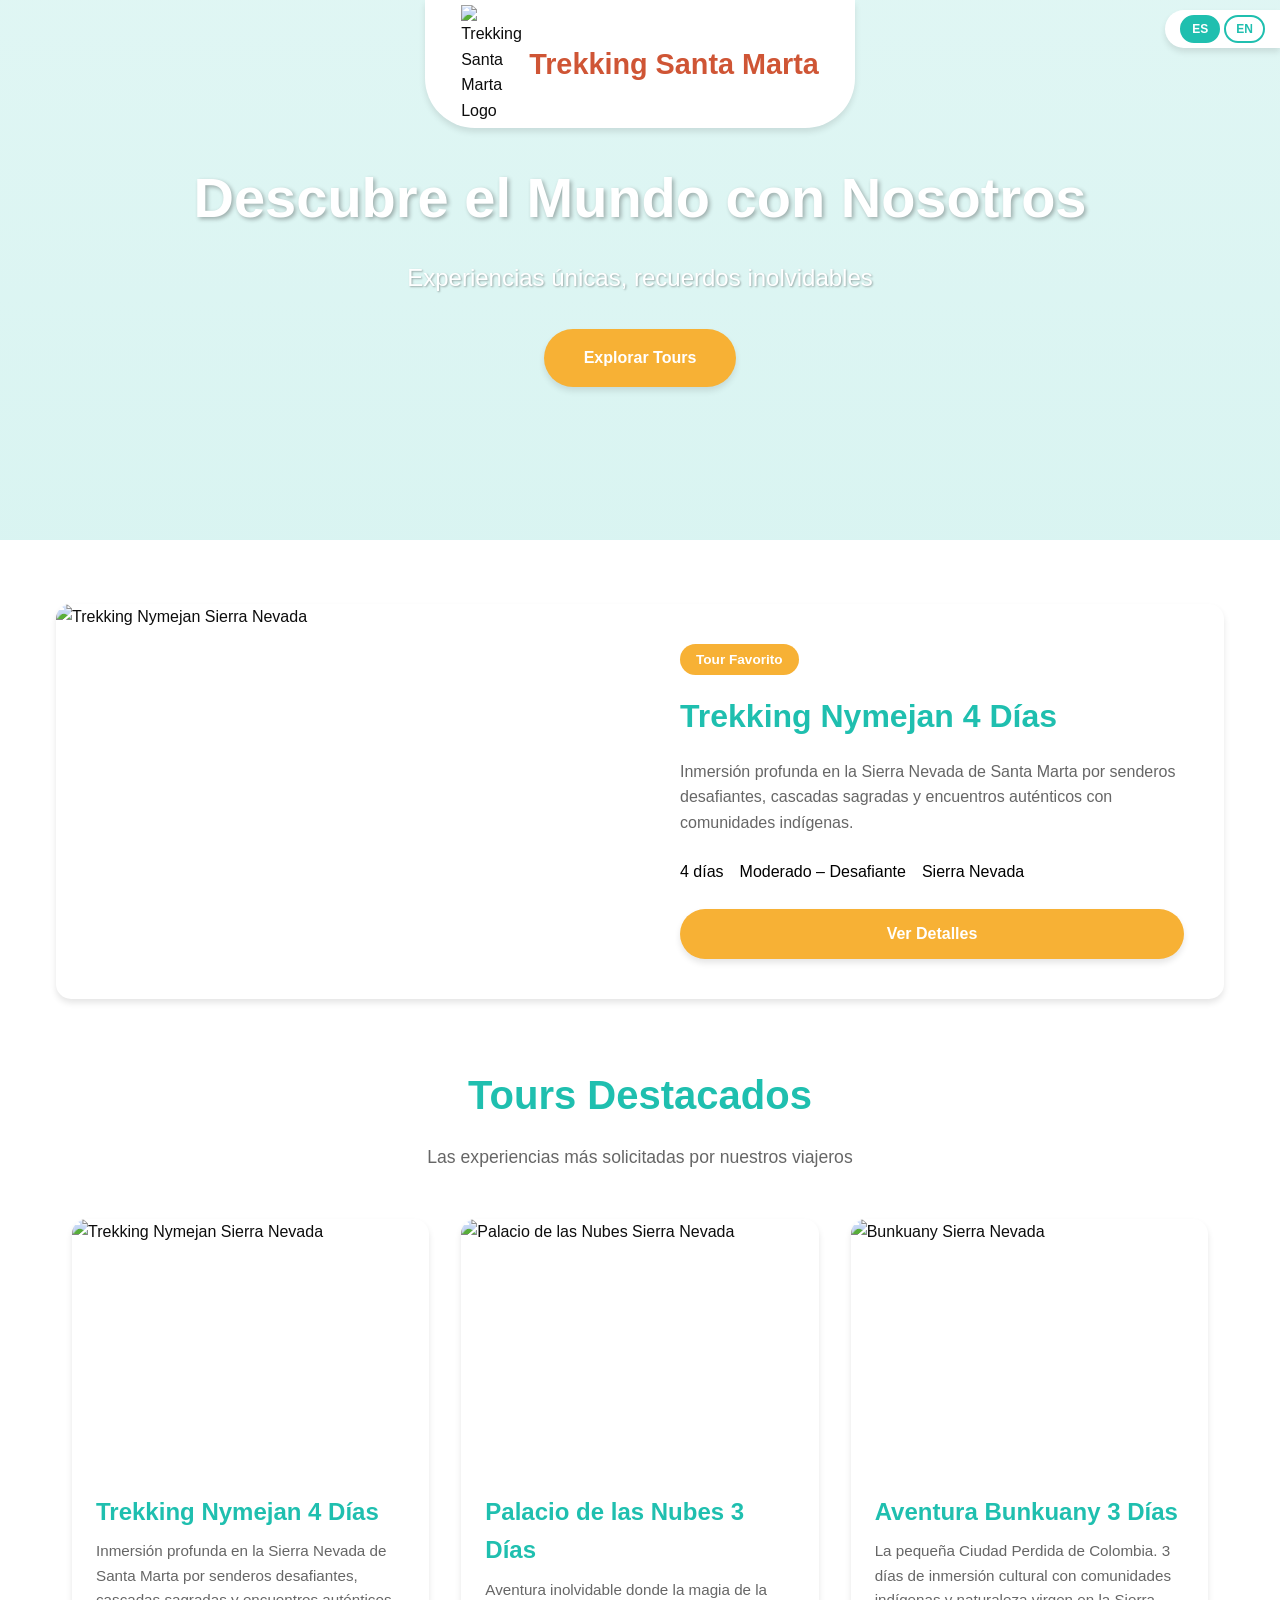
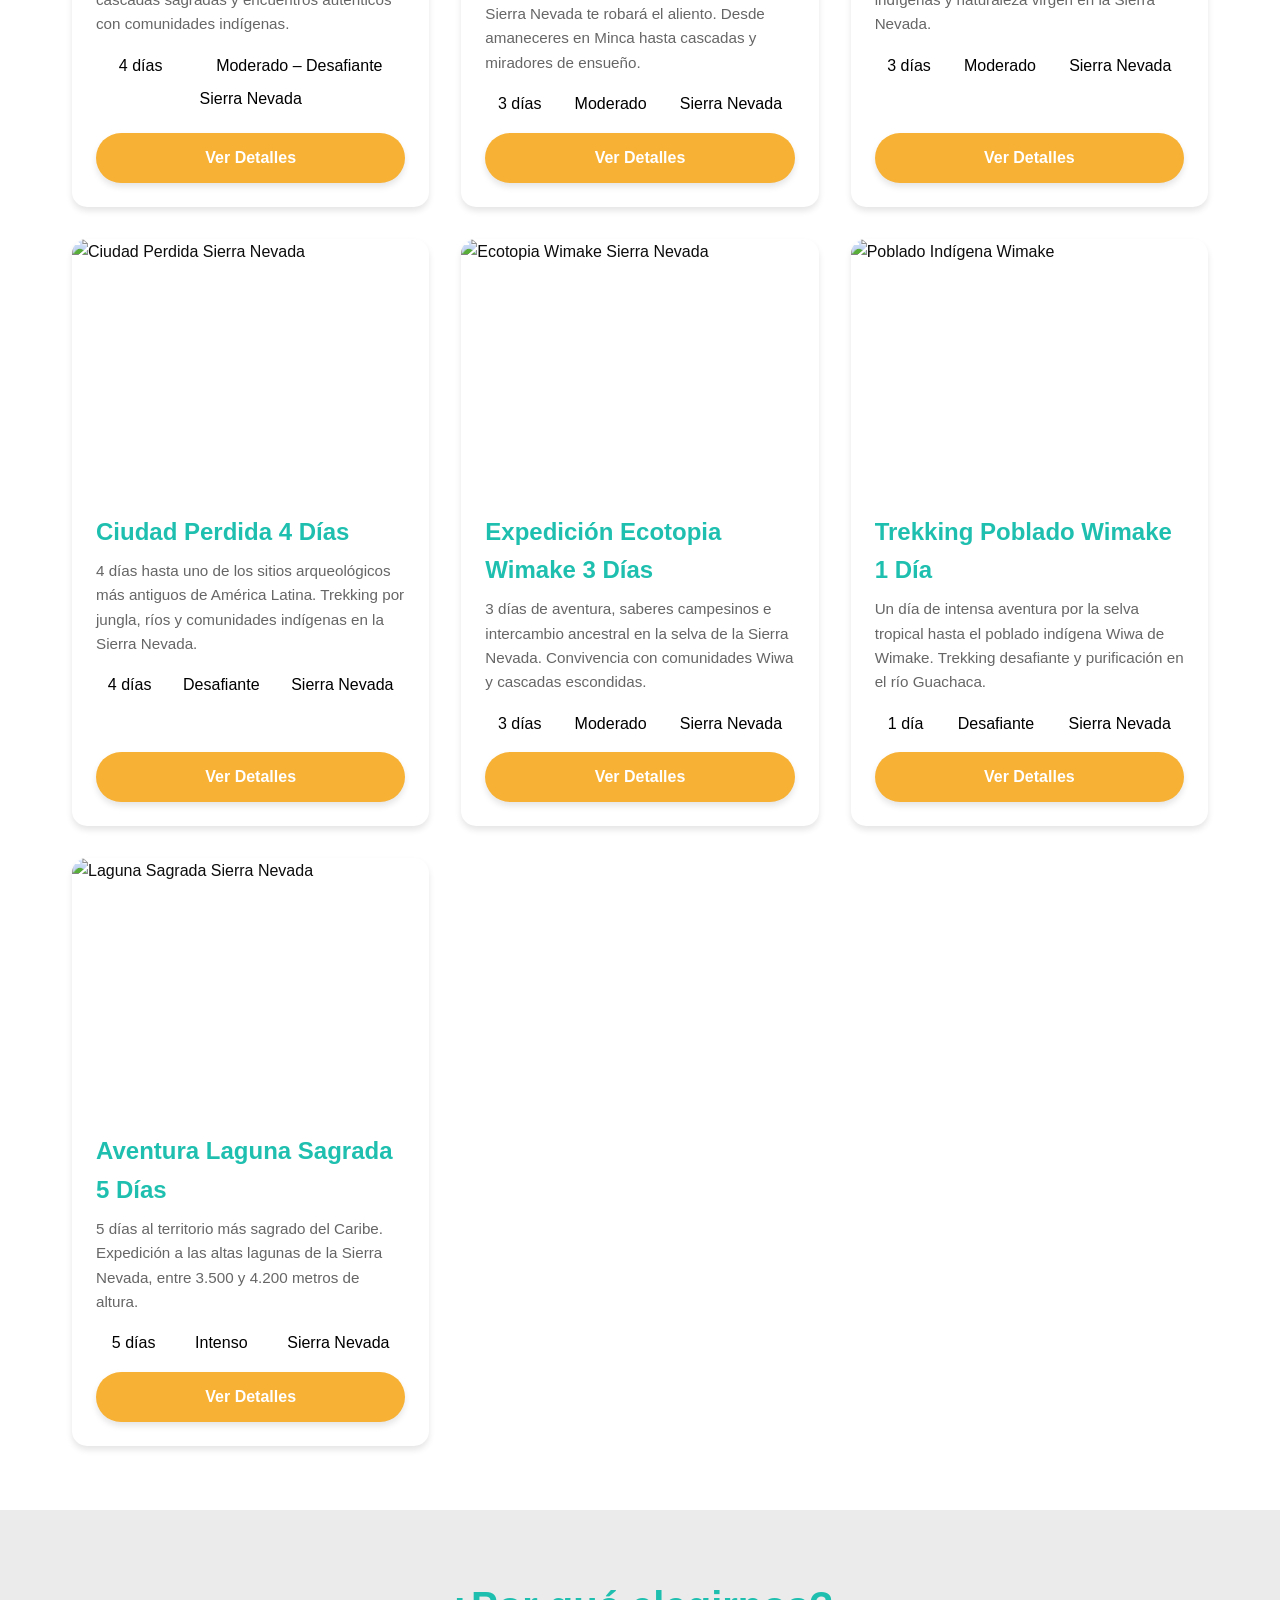
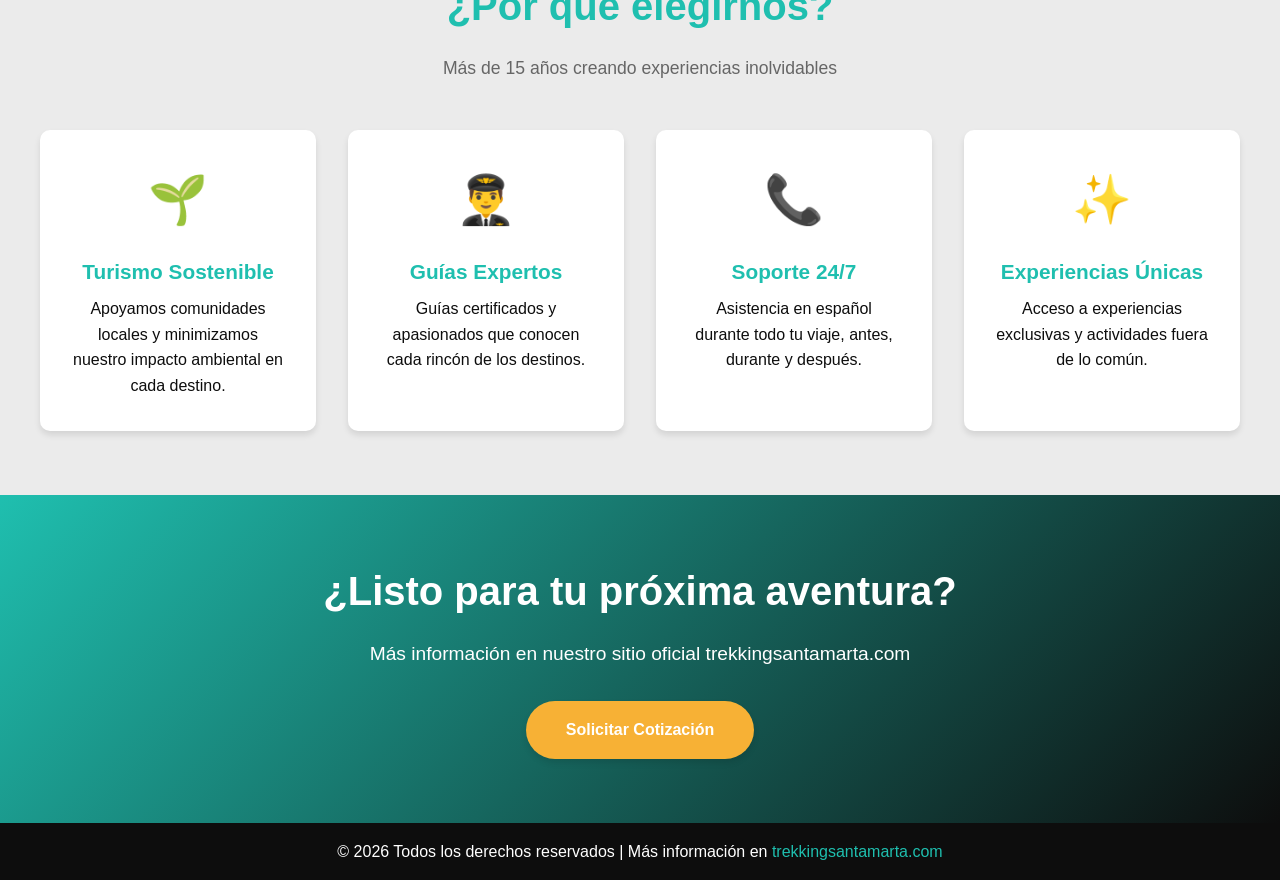
==== commit 3d738c72: "Traducciones, Tags e imagenes" ====
--- a/index.html
+++ b/index.html
@@ -3,10 +3,32 @@
 <head>
     <meta charset="UTF-8">
     <meta name="viewport" content="width=device-width, initial-scale=1.0">
-    <title>Explora Mundos - Catálogo de Tours</title>
+    <title data-i18n="title">Explora Mundos - Catálogo de Tours</title>
     <link rel="stylesheet" href="styles.css">
     <link rel="icon" type="image/png" href="https://trekkingsantamarta.com/wp-content/uploads/2025/03/Trekking-Santa-Marta-Logo-1-2048x2040.png">
-    
+
+    <!-- SEO -->
+    <meta name="description" content="Tours y trekking en la Sierra Nevada de Santa Marta. Ciudad Perdida, Wimake, cascadas y más. Guías locales, experiencias auténticas.">
+    <meta name="keywords" content="trekking santa marta, ciudad perdida, sierra nevada, tours colombia, wimake">
+    <meta name="robots" content="index, follow">
+    <meta name="author" content="Trekking Santa Marta">
+    <meta name="theme-color" content="#1FBFAF">
+    <link rel="canonical" href="https://trekkingsantamarta.com/">
+
+    <!-- Open Graph -->
+    <meta property="og:title" content="Trekking Santa Marta - Tours en la Sierra Nevada">
+    <meta property="og:description" content="Descubre tours de trekking por la Sierra Nevada de Santa Marta. Ciudad Perdida, Wimake, cascadas sagradas y experiencias auténticas con comunidades indígenas.">
+    <meta property="og:image" content="https://trekkingsantamarta.com/wp-content/uploads/2026/09/trekkingsantamarta.jpeg">
+    <meta property="og:url" content="https://trekkingsantamarta.com/">
+    <meta property="og:type" content="website">
+    <meta property="og:locale" content="es_CO">
+    <meta property="og:locale:alternate" content="en_US">
+
+    <!-- Twitter Card -->
+    <meta name="twitter:card" content="summary_large_image">
+    <meta name="twitter:title" content="Trekking Santa Marta - Tours en la Sierra Nevada">
+    <meta name="twitter:description" content="Tours de trekking por la Sierra Nevada de Santa Marta. Ciudad Perdida, Wimake y más.">
+    <meta name="twitter:image" content="https://trekkingsantamarta.com/wp-content/uploads/2026/09/trekkingsantamarta.jpeg">
 </head>
 <body>
     <!-- Header -->
@@ -15,14 +37,18 @@
             <img src="https://trekkingsantamarta.com/wp-content/uploads/2025/03/Trekking-Santa-Marta-Logo-1-2048x2040.png" alt="Trekking Santa Marta Logo" class="logo-img">
             <a href="#" class="logo">Trekking Santa Marta</a>
         </nav>
+        <div class="lang-nav">
+            <button class="lang-btn active" data-lang="es">ES</button>
+            <button class="lang-btn" data-lang="en">EN</button>
+        </div>
     </header>
 
     <!-- Hero Section -->
     <section class="hero">
         <div class="hero-content">
-            <h1>Descubre el Mundo con Nosotros</h1>
-            <p>Experiencias únicas, recuerdos inolvidables</p>
-            <a href="#tours" class="btn">Explorar Tours</a>
+            <h1 data-i18n="heroTitle">Descubre el Mundo con Nosotros</h1>
+            <p data-i18n="heroSubtitle">Experiencias únicas, recuerdos inolvidables</p>
+            <a href="#tours" class="btn" data-i18n="heroBtn">Explorar Tours</a>
         </div>
     </section>
 
@@ -33,8 +59,8 @@
 
     <!-- Tours Section -->
     <section class="tours-section" id="tours">
-        <h2 class="section-title">Tours Destacados</h2>
-        <p class="section-subtitle">Las experiencias más solicitadas por nuestros viajeros</p>
+        <h2 class="section-title" data-i18n="featuredTitle">Tours Destacados</h2>
+        <p class="section-subtitle" data-i18n="featuredSubtitle">Las experiencias más solicitadas por nuestros viajeros</p>
         
         <div class="tours-grid">
             <!-- Los tours se generan con .js -->
@@ -43,47 +69,47 @@
 
     <!-- Features Section -->
     <section class="features-section" id="features">
-        <h2 class="section-title">¿Por qué elegirnos?</h2>
-        <p class="section-subtitle">Más de 15 años creando experiencias inolvidables</p>
+        <h2 class="section-title" data-i18n="featuresTitle">¿Por qué elegirnos?</h2>
+        <p class="section-subtitle" data-i18n="featuresSubtitle">Más de 15 años creando experiencias inolvidables</p>
         
         <div class="features-grid">
             <div class="feature-card">
                 <div class="feature-icon">🌱</div>
-                <h3 class="feature-title">Turismo Sostenible</h3>
-                <p>Apoyamos comunidades locales y minimizamos nuestro impacto ambiental en cada destino.</p>
+                <h3 class="feature-title" data-i18n="feat1Title">Turismo Sostenible</h3>
+                <p data-i18n="feat1Desc">Apoyamos comunidades locales y minimizamos nuestro impacto ambiental en cada destino.</p>
             </div>
 
             <div class="feature-card">
                 <div class="feature-icon">👨‍✈️</div>
-                <h3 class="feature-title">Guías Expertos</h3>
-                <p>Guías certificados y apasionados que conocen cada rincón de los destinos.</p>
+                <h3 class="feature-title" data-i18n="feat2Title">Guías Expertos</h3>
+                <p data-i18n="feat2Desc">Guías certificados y apasionados que conocen cada rincón de los destinos.</p>
             </div>
 
             <div class="feature-card">
                 <div class="feature-icon">📞</div>
-                <h3 class="feature-title">Soporte 24/7</h3>
-                <p>Asistencia en español durante todo tu viaje, antes, durante y después.</p>
+                <h3 class="feature-title" data-i18n="feat3Title">Soporte 24/7</h3>
+                <p data-i18n="feat3Desc">Asistencia en español durante todo tu viaje, antes, durante y después.</p>
             </div>
 
             <div class="feature-card">
                 <div class="feature-icon">✨</div>
-                <h3 class="feature-title">Experiencias Únicas</h3>
-                <p>Acceso a experiencias exclusivas y actividades fuera de lo común.</p>
+                <h3 class="feature-title" data-i18n="feat4Title">Experiencias Únicas</h3>
+                <p data-i18n="feat4Desc">Acceso a experiencias exclusivas y actividades fuera de lo común.</p>
             </div>
         </div>
     </section>
 
     <!-- CTA Section -->
     <section class="cta-section">
-        <h2>¿Listo para tu próxima aventura?</h2>
-        <p>Más información en nuestro sitio oficial trekkingsantamarta.com</p>
-        <a href="https://api.whatsapp.com/send/?phone=573104132101" class="btn">Solicitar Cotización</a>
+        <h2 data-i18n="ctaTitle">¿Listo para tu próxima aventura?</h2>
+        <p data-i18n="ctaSub">Más información en nuestro sitio oficial trekkingsantamarta.com</p>
+        <a href="https://api.whatsapp.com/send/?phone=573104132101" class="btn" data-i18n="ctaBtn">Solicitar Cotización</a>
     </section>
 
     <!-- Footer -->
     <footer id="contacto">
         <div class="footer-bottom">
-            <p>&copy; 2026 Todos los derechos reservados | Más información en <a href="https://trekkingsantamarta.com" target="_blank">trekkingsantamarta.com</a></p>
+            <p><span data-i18n="footer">&copy; 2026 Todos los derechos reservados | Más información en </span><a href="https://trekkingsantamarta.com" target="_blank">trekkingsantamarta.com</a></p>
         </div>
     </footer>
     <!-- Modal Detalles del Tour -->
@@ -97,11 +123,11 @@
                 <h2 class="modal-title" id="modalTitle"></h2>
                 <p class="modal-description" id="modalDescription"></p>
                 <div class="modal-meta" id="modalMeta"></div>
-                <a href="https://api.whatsapp.com/send/?phone=573104132101" class="btn">Reservar Ahora</a>
+                <a href="https://api.whatsapp.com/send/?phone=573104132101" class="btn" data-i18n="btnBook">Reservar Ahora</a>
             </div>
         </div>
     </div>
 
     <script src="tours.js"></script>
 </body>
-</html>+</html>
--- a/styles.css
+++ b/styles.css
@@ -55,11 +55,43 @@
   text-decoration: none;
 }
 
+/* Language Switcher */
+.lang-nav {
+  position: fixed;
+  top: 10px;
+  right: 0px;
+  z-index: 1001;
+  display: flex;
+  gap: 4px;
+  background: var(--text-light);
+  padding: 5px 15px;
+  border-radius: 20px 0px 0px 20px;
+  box-shadow: var(--shadow);
+}
+
+.lang-btn {
+  border: 2px solid var(--primary-color);
+  background: transparent;
+  color: var(--primary-color);
+  padding: 5px 10px;
+  border-radius: 16px;
+  font-size: 0.75rem;
+  font-weight: bold;
+  cursor: pointer;
+  transition: all 0.2s;
+}
+
+.lang-btn.active,
+.lang-btn:hover {
+  background: var(--primary-color);
+  color: var(--text-light);
+}
+
 /* Featured Tour */
 .featured-section {
   max-width: 1200px;
   margin: 4rem auto 2rem;
-  padding: 0 2rem;
+  padding: 0 1rem;
 }
 
 .featured-card {
@@ -132,7 +164,7 @@
   height: 60vh;
   background:
     linear-gradient(rgba(31, 191, 175, 0.14), rgba(31, 191, 175, 0.167)),
-    url("https://trekkingsantamarta.com/wp-content/uploads/2026/06/Palacio-de-las-nubes-scaled.webp")
+    url("https://trekkingsantamarta.com/wp-content/uploads/2026/09/Trekkingsantamartacatalogo.jpeg")
       center/cover;
   display: flex;
   align-items: center;
@@ -505,6 +537,10 @@
   .cta-section h2 {
     font-size: 2rem;
   }
+  .lang-nav{
+    top: 90%;
+    bottom: 10px;
+  }
 }
 
 @media (max-width: 480px) {
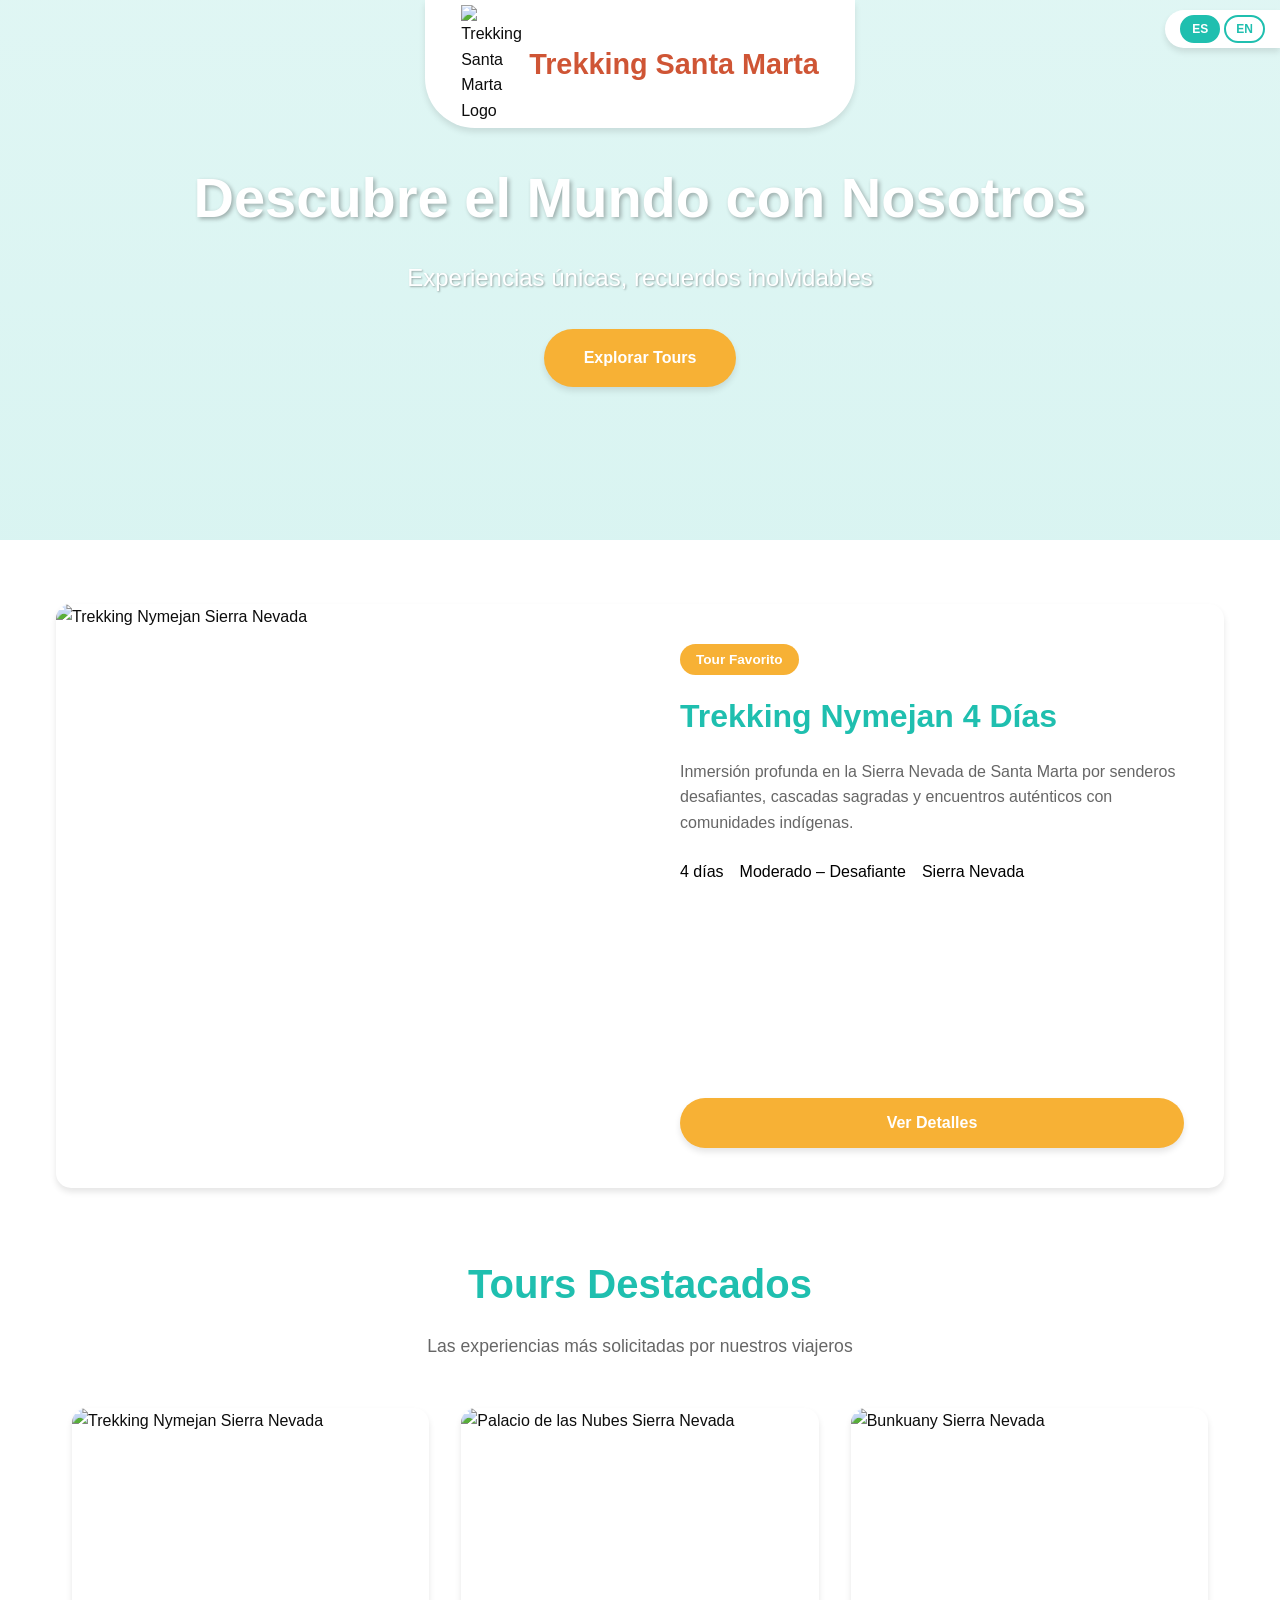
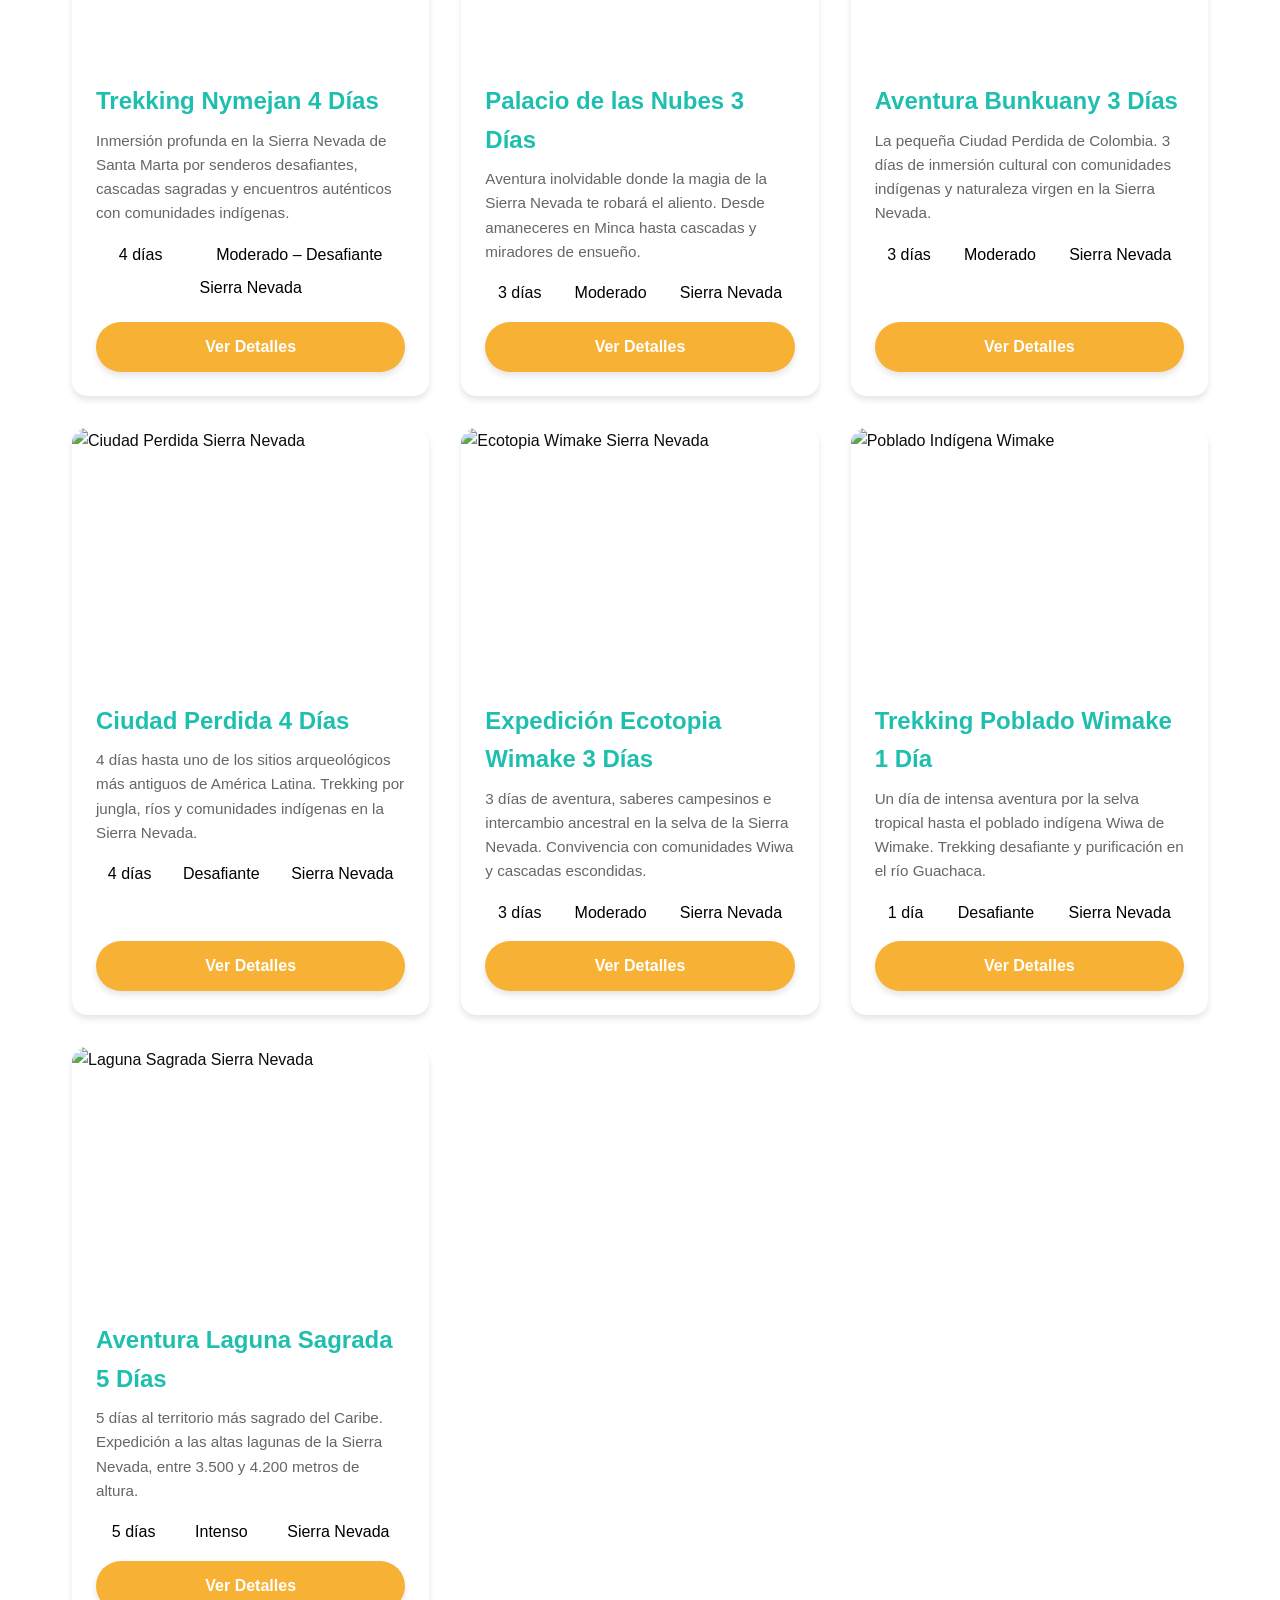
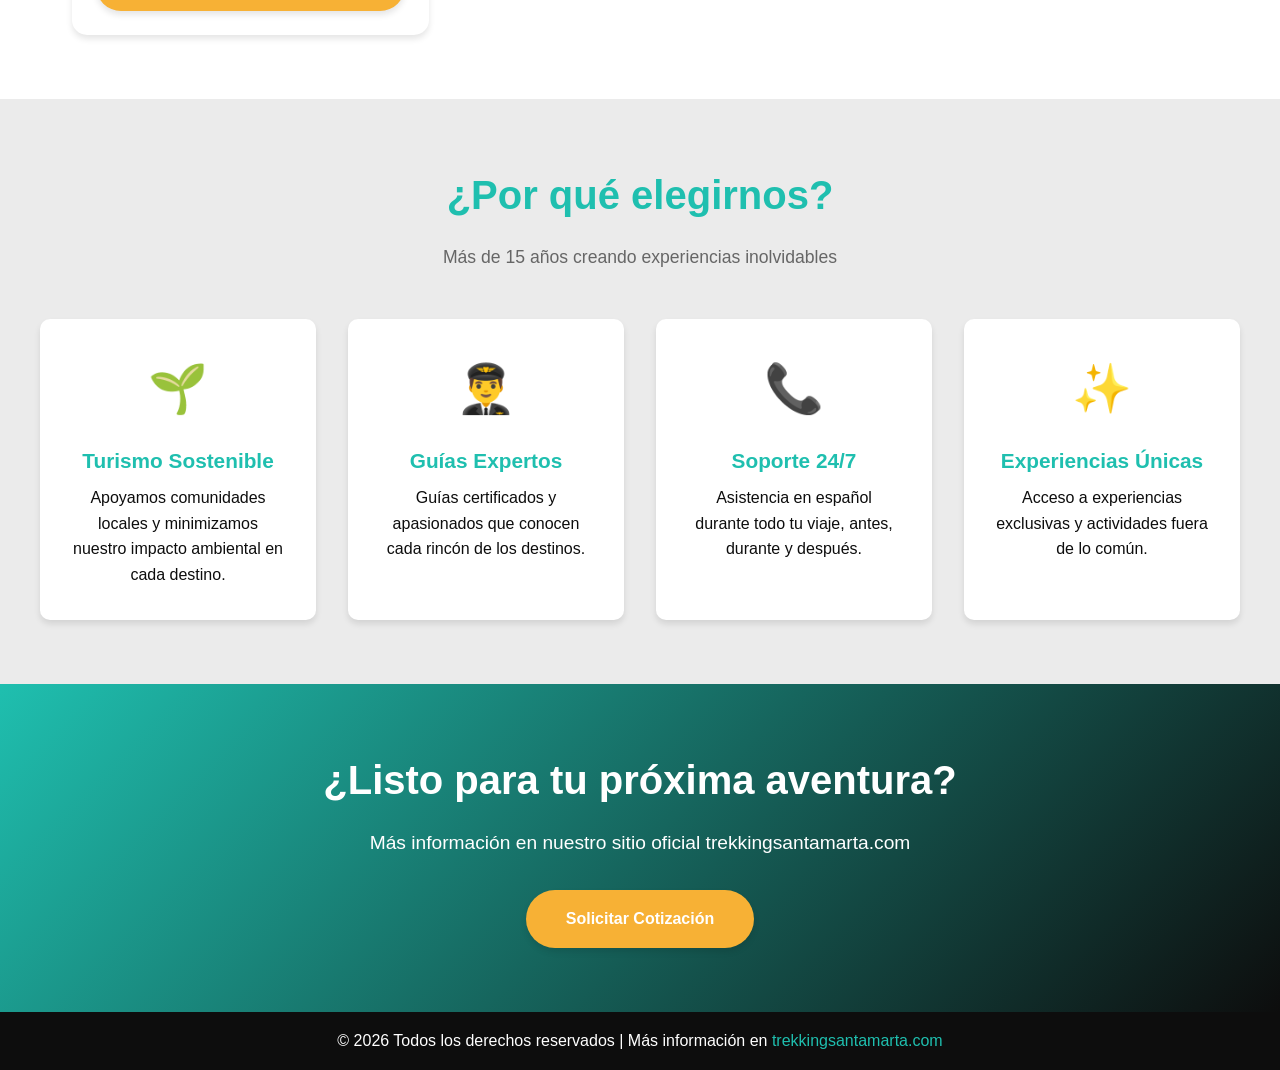
==== commit f56901fc: "Actualizacion Seo" ====
--- a/index.html
+++ b/index.html
@@ -3,39 +3,43 @@
 <head>
     <meta charset="UTF-8">
     <meta name="viewport" content="width=device-width, initial-scale=1.0">
-    <title data-i18n="title">Explora Mundos - Catálogo de Tours</title>
+    <title data-i18n="title">Trekking Santa Marta - Catálogo de Tours | Sierra Nevada de Santa Marta</title>
     <link rel="stylesheet" href="styles.css">
     <link rel="icon" type="image/png" href="https://trekkingsantamarta.com/wp-content/uploads/2025/03/Trekking-Santa-Marta-Logo-1-2048x2040.png">
 
     <!-- SEO -->
     <meta name="description" content="Tours y trekking en la Sierra Nevada de Santa Marta. Ciudad Perdida, Wimake, cascadas y más. Guías locales, experiencias auténticas.">
-    <meta name="keywords" content="trekking santa marta, ciudad perdida, sierra nevada, tours colombia, wimake">
     <meta name="robots" content="index, follow">
     <meta name="author" content="Trekking Santa Marta">
     <meta name="theme-color" content="#1FBFAF">
-    <link rel="canonical" href="https://trekkingsantamarta.com/">
+    <link rel="canonical" href="https://catalogo.trekkingsantamarta.com/">
 
     <!-- Open Graph -->
-    <meta property="og:title" content="Trekking Santa Marta - Tours en la Sierra Nevada">
-    <meta property="og:description" content="Descubre tours de trekking por la Sierra Nevada de Santa Marta. Ciudad Perdida, Wimake, cascadas sagradas y experiencias auténticas con comunidades indígenas.">
+    <meta property="og:title" content="Trekking Santa Marta - Catálogo de Tours | Sierra Nevada de Santa Marta">
+    <meta property="og:description" content="Tours de trekking por la Sierra Nevada de Santa Marta. Ciudad Perdida, Wimake y cascadas.">
     <meta property="og:image" content="https://trekkingsantamarta.com/wp-content/uploads/2026/09/trekkingsantamarta.jpeg">
-    <meta property="og:url" content="https://trekkingsantamarta.com/">
+    <meta property="og:image:width" content="1200">
+    <meta property="og:image:height" content="630">
+    <meta property="og:image:alt" content="Tours de trekking en la Sierra Nevada de Santa Marta">
+    <meta property="og:url" content="https://catalogo.trekkingsantamarta.com/">
     <meta property="og:type" content="website">
+    <meta property="og:site_name" content="Trekking Santa Marta">
     <meta property="og:locale" content="es_CO">
     <meta property="og:locale:alternate" content="en_US">
 
     <!-- Twitter Card -->
     <meta name="twitter:card" content="summary_large_image">
-    <meta name="twitter:title" content="Trekking Santa Marta - Tours en la Sierra Nevada">
+    <meta name="twitter:title" content="Trekking Santa Marta - Catálogo de Tours | Sierra Nevada de Santa Marta">
     <meta name="twitter:description" content="Tours de trekking por la Sierra Nevada de Santa Marta. Ciudad Perdida, Wimake y más.">
     <meta name="twitter:image" content="https://trekkingsantamarta.com/wp-content/uploads/2026/09/trekkingsantamarta.jpeg">
+    <meta name="twitter:image:alt" content="Tours de trekking en la Sierra Nevada de Santa Marta">
 </head>
 <body>
     <!-- Header -->
     <header>
         <nav>
             <img src="https://trekkingsantamarta.com/wp-content/uploads/2025/03/Trekking-Santa-Marta-Logo-1-2048x2040.png" alt="Trekking Santa Marta Logo" class="logo-img">
-            <a href="#" class="logo">Trekking Santa Marta</a>
+            <a href="https://catalogo.trekkingsantamarta.com/" class="logo">Trekking Santa Marta</a>
         </nav>
         <div class="lang-nav">
             <button class="lang-btn active" data-lang="es">ES</button>
@@ -103,7 +107,7 @@
     <section class="cta-section">
         <h2 data-i18n="ctaTitle">¿Listo para tu próxima aventura?</h2>
         <p data-i18n="ctaSub">Más información en nuestro sitio oficial trekkingsantamarta.com</p>
-        <a href="https://api.whatsapp.com/send/?phone=573104132101" class="btn" data-i18n="ctaBtn">Solicitar Cotización</a>
+        <a href="https://trekkingsantamarta.com" class="btn" data-i18n="ctaBtn">Solicitar Cotización</a>
     </section>
 
     <!-- Footer -->
@@ -123,7 +127,7 @@
                 <h2 class="modal-title" id="modalTitle"></h2>
                 <p class="modal-description" id="modalDescription"></p>
                 <div class="modal-meta" id="modalMeta"></div>
-                <a href="https://api.whatsapp.com/send/?phone=573104132101" class="btn" data-i18n="btnBook">Reservar Ahora</a>
+                <a href="https://trekkingsantamarta.com" class="btn" data-i18n="btnBook">Reservar Ahora</a>
             </div>
         </div>
     </div>
--- a/styles.css
+++ b/styles.css
@@ -404,10 +404,12 @@
 }
 
 .modal-close {
-  position: absolute;
+  position: sticky;
   top: 1rem;
-  right: 0.4rem;
-  background-color: rgba(0, 0, 0, 0.05);
+  float: right;
+  margin-top: 1rem;
+  margin-right: 0.4rem;
+  background-color: rgba(255, 255, 255, 0.92);
   border: none;
   font-size: 1.8rem;
   cursor: pointer;
@@ -690,7 +692,8 @@
     height: 32px;
     font-size: 1.5rem;
     top: 0.8rem;
-    right: 0.8rem;
+    margin-top: 0.8rem;
+    margin-right: 0.8rem;
   }
 }
 
